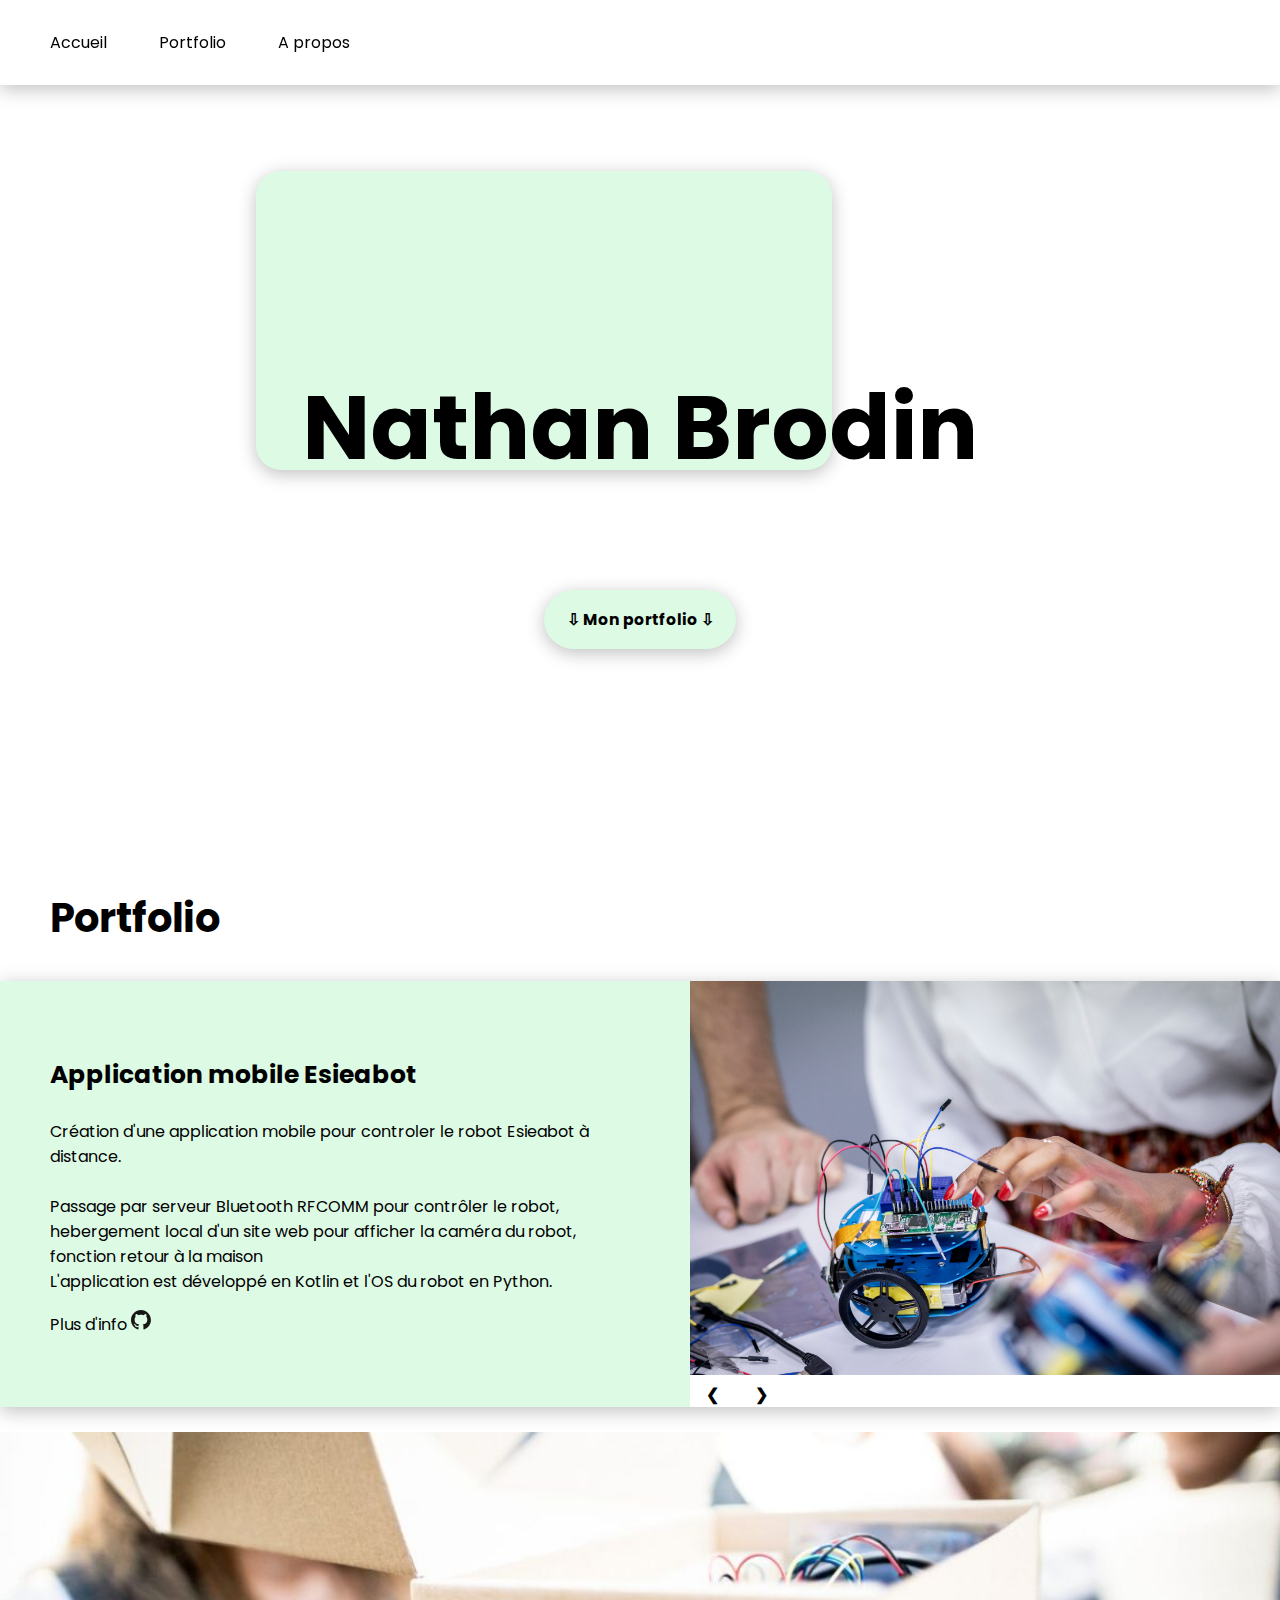
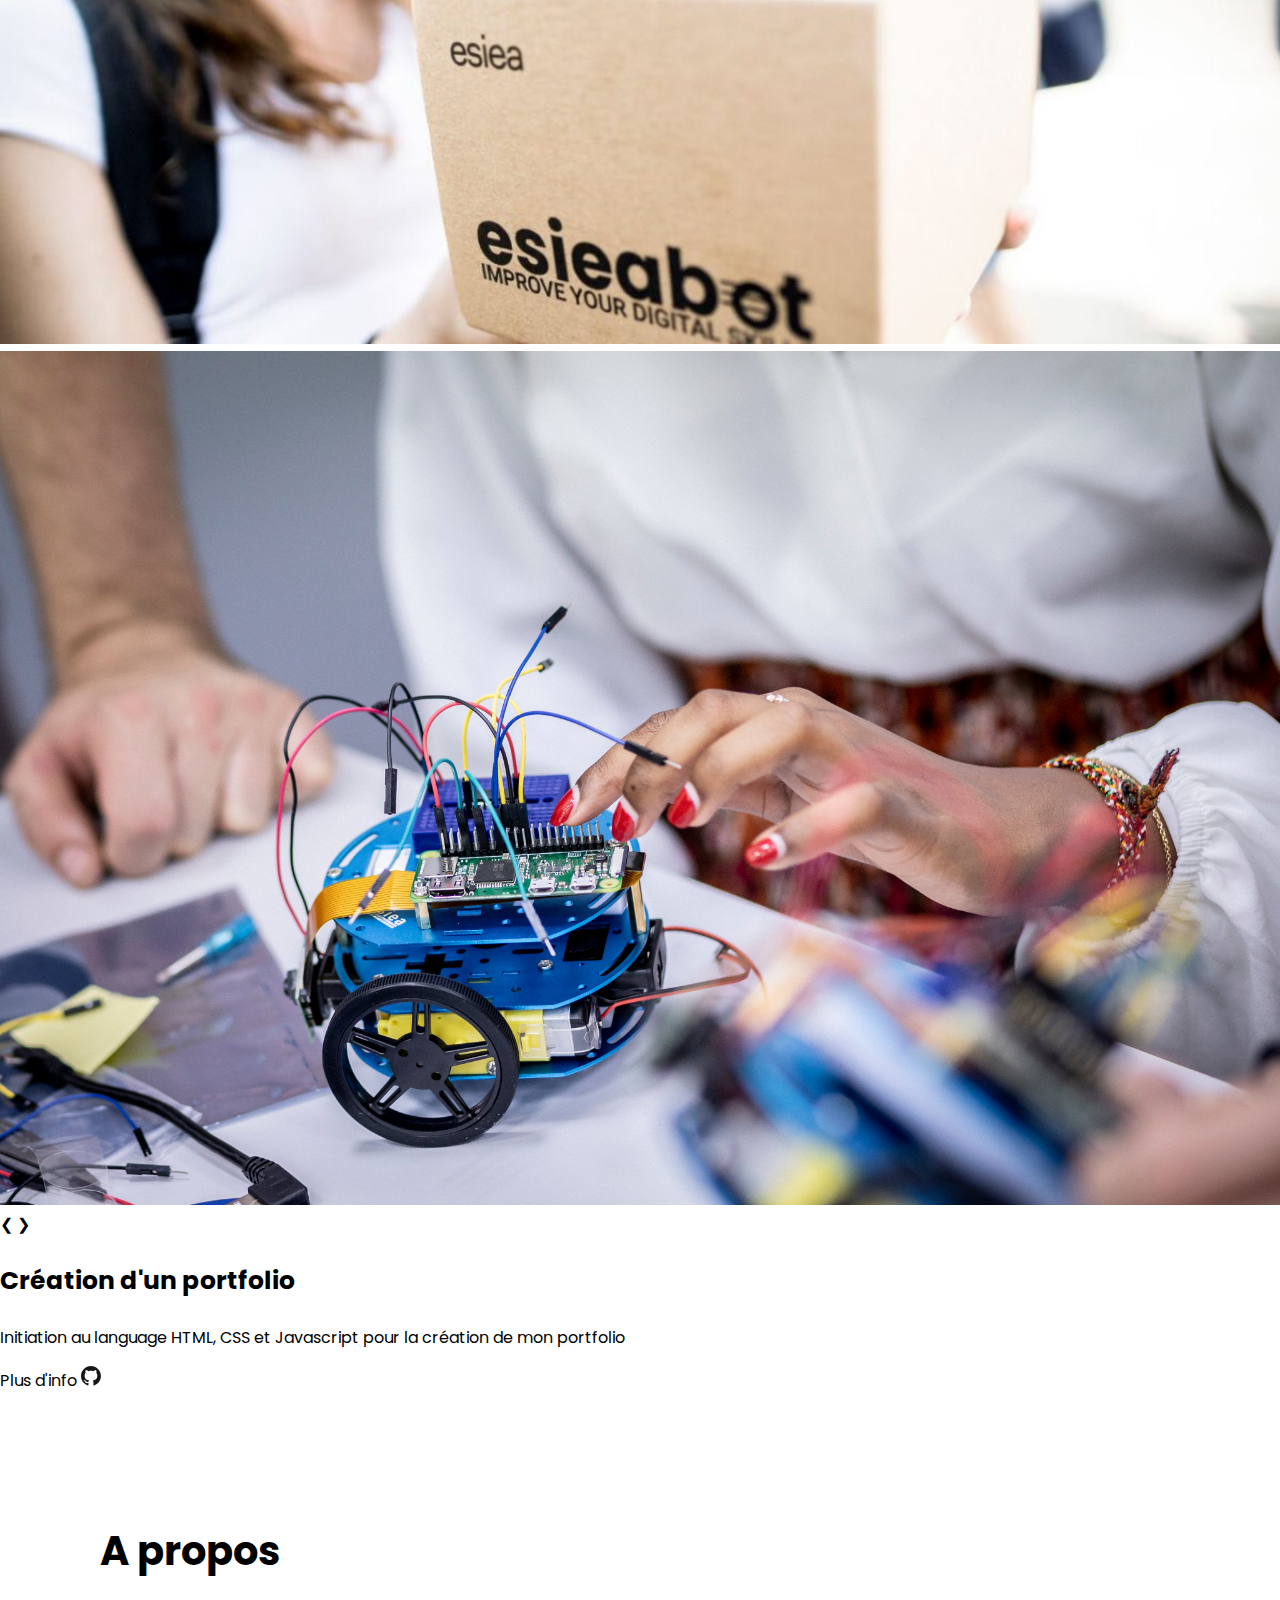
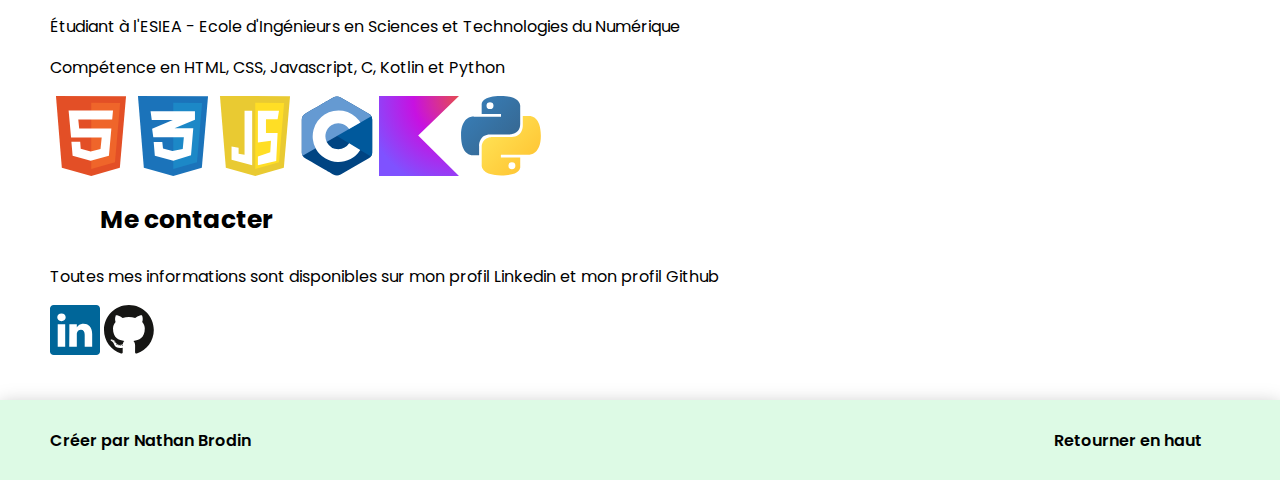
==== index.html @ 4f9d748c "Update" ====
<!DOCTYPE html>
<html lang="fr">
<head>
    <meta charset="UTF-8">
    <meta http-equiv="X-UA-Compatible" content="IE=edge">
    <meta name="viewport" content="width=device-width, initial-scale=1.0">
    <link rel="stylesheet" href="css/styles.css">
    <title>Portfolio Nathan Brodin</title>

    <link rel="apple-touch-icon" sizes="180x180" href="images/favicon_io/apple-touch-icon.png">
    <link rel="icon" type="image/png" sizes="32x32" href="images/favicon_io/favicon-32x32.png">
    <link rel="icon" type="image/png" sizes="16x16" href="images/favicon_io/favicon-16x16.png">
    <link rel="manifest" href="images/favicon_io/site.webmanifest">
</head>
<body>
    <header class="header">
        <nav class="nav">
            <li class="nav-menu"><a href="#landing-page">Accueil</a></li>
            <li class="nav-menu"><a href="#portfolio">Portfolio</a></li>
            <li class="nav-menu"><a href="#about">A propos</a></li>
        </nav>
    </header>

    <div class="landing-page" id="landing-page">
        <h1 class="main-title">Nathan Brodin</h1>
        <div class="title-shape" id="title-shape"></div>
        <button class="goto-portfolio" id="goto-portfolio">
            <a href="#portfolio">
                <h3>⇩ Mon portfolio ⇩</h3>
            </a>
        </button>
    </div>

    <div class="portfolio" id="portfolio">
        <h2>Portfolio</h2>
        <div class="first-project">
            <div class="first-project-info" id="first-project-info">
                <h3>Application mobile Esieabot</h3>
                <p>Création d'une application mobile pour controler le robot Esieabot à distance.<br><br>
                Passage par serveur Bluetooth RFCOMM pour contrôler le robot, <br>
                hebergement local d'un site web pour afficher la caméra du robot, fonction retour à la maison <br>
                L'application est développé en Kotlin et l'OS du robot en Python.
                </p>
                <a href="https://github.com/PST-Esieabot/Esieabot-Mobile-App" target="_blank" title="Github">Plus d'info
                    <img class="github-link" src="images/logos/logo-github.svg" alt="Github">
                </a>
            </div>

            <div class="first-project-image">
                <div class="slide fade">
                    <img src="images/img-esieabot.jpg" alt="Esieabot" style="width: 100%">
                </div>
                <div class="slide fade">
                    <img src="images/img-esieabot-box.jpg" alt="Esieabot box" style="width: 100%">
                </div>

                <a class="prev" onclick="plusSlides(-1)">&#10094;</a>
                <a class="next" onclick="plusSlides(1)">&#10095;</a>
            </div>
        </div>

        <div class="second-project">
            <div class="second-project-image">
                <div class="slide2 fade">
                    <img src="images/img-esieabot-box.jpg" alt="Esieabot" style="width: 100%">
                </div>
                <div class="slide2 fade">
                    <img src="images/img-esieabot.jpg" alt="Esieabot box" style="width: 100%">
                </div>

                <a class="prev2" onclick="plusSlides2(-1)">&#10094;</a>
                <a class="next2" onclick="plusSlides2(1)">&#10095;</a>
            </div>

            <div class="second-project-info" id="second-project-info">
                <h3>Création d'un portfolio</h3>
                <p>Initiation au language HTML, CSS et Javascript pour la création de mon portfolio
                </p>
                <a href="https://github.com/NathanBrodin/nathanbrodin.github.io" target="_blank" title="Github">Plus d'info
                    <img class="github-link" src="images/logos/logo-github.svg" alt="Github">
                </a>
            </div>
        </div>
    </div>
    
    <div class="about" id="about">
        <h2>A propos</h2>
        <p>Étudiant à l'ESIEA - Ecole d'Ingénieurs en Sciences et Technologies du Numérique</p>

        <p>Compétence en HTML, CSS, Javascript, C, Kotlin et Python</p>
        <div class="logo-container">
            <img class="logo" src="/images/logos/logo-html.svg" title="html">
            <img class="logo" src="/images/logos/logo-css.svg" title="css">
            <img class="logo" src="/images/logos/logo-javascript.svg" title="javascript">
            <img class="logo" src="/images/logos/logo-c.svg" title="c">
            <img class="logo" src="/images/logos/logo-kotlin.svg" title="kotlin">
            <img class="logo" src="/images/logos/logo-python.svg" title="python">
        </div>
    </div>
    
    <div class="contact" id="contact">
        <h3 class="contact-title">Me contacter</h3>
        <p>Toutes mes informations sont disponibles sur mon profil Linkedin et mon profil Github</p>
        <a href="https://www.linkedin.com/in/nathan-brodin-190b941b9/" target="_blank" title="Linkedin">
            <img class="contact-logo" src="/images/logos/logo-linkedin.svg" title="Linkedin">
        </a>
        <a href="https://github.com/NathanBrodin" target="_blank" title="Github">
            <img class="contact-logo" src="/images/logos/logo-github.svg" title="Github">
        </a>
    </div>
    
    <footer id="footerID">
        <div class="footer">
            <p>Créer par Nathan Brodin</p>
            <a href="#landing-page">Retourner en haut</a>
        </div>
    </footer>
    <script src="js/main.js"></script>
</body>
</html>
---- css/styles.css ----
@import url(https://fonts.googleapis.com/css?family=Poppins);

/* class qui s'applique a toute la page */

* {
    font-family: 'Poppins';
}

html {
    scroll-behavior: smooth;
}

body {
    margin: 0 auto;
}

h2 {
    font-size: 40px;
    margin-left: 50px;
}



a:link {
    text-decoration: none;
    color: black;
}

a:visited {
    color: black;
    text-decoration: none;
}

/* bar de navigation (entete) */
.header {
    position: fixed;
    background-color: white;
    box-shadow: 0px 4px 18px rgba(0, 0, 0, 0.25);
    top: 0;
    width: 100%;
    height: 85px;
    z-index: 100;
}

.nav {
    display: flex;
    justify-content: space-between;
    list-style: none;
    width: 300px;
    margin-left: 50px;
    margin-top: 30px;
}

.nav-menu:hover {
    text-decoration: underline;
}

/* page d'accueil (landing page) */

.landing-page {
    position: relative;
    height: 95vh;

    display: flex;
    justify-content: center;    /* Alignement horizontal */
    align-items: center;        /* Alignement vertical */
    flex-direction: column;
}

.main-title {
    font-size: 90px;
    z-index: 1;
}

.title-shape {
    width: 45%;
    height: 35%;
    background-color: #DDFAE5;
    border-radius: 25px;
    box-shadow: 0px 4px 18px rgba(0, 0, 0, 0.25);
    position: absolute;
    left: 20%;
    top: 20%;
}

.goto-portfolio {
    border: none;
    position: absolute;

    display: flex;
    justify-content: center;
    align-items: center; 

    margin-top: 30%;
    width: 15%;
    height: 7%;

    background-color: #DDFAE5;
    border-radius: 35px;
    box-shadow: 0px 4px 18px rgba(0, 0, 0, 0.25);

    transition: transform .2s;
}

.goto-portfolio:hover {
    transform: scale(1.1);
}

/* page portfolio */

.portfolio h3 {
    font-size: 25px;
}

.first-project {
    display: flex;
    justify-content: space-between;

    box-shadow: 0px 4px 18px rgba(0, 0, 0, 0.25);
    margin-bottom: 2%;
}

.first-project-info {
    background-color: #DDFAE5;
    padding: 50px;
    width: 50%;
}

.first-project-image {
    width: 50%;
}

.slide {
    display: none;
}

.prev, .next {
    cursor: pointer;
    padding: 16px;
    color: black;
    font-weight: bold;
    border-radius: 5px 0 0 5px;
  }

  .next {
    right: 0;
    border-radius: 0 5px 5px 0;
  }

  .prev:hover, .next:hover {
    background-color: rgba(0,0,0,0.8);
  }

  .fade {
    animation-name: fade;
    animation-duration: 1.5s;
  }
  
  @keyframes fade {
    from {opacity: .4}
    to {opacity: 1}
  }

.second-project {
    display: block;
    flex-grow: 0;
    flex-shrink: 1;
    flex-basis: auto;
    align-self: flex-start;
    order: 0;

    margin-bottom: 10%;
}

.second-project-container {
    display: flex;
    flex-direction: column;
    flex-wrap: nowrap;
    justify-content: center;
    align-items: center;
    align-content: center;
}

.third-project {
    display: block;
    flex-grow: 0;
    flex-shrink: 1;
    flex-basis: auto;
    align-self: flex-end;
    order: 0;

    margin-bottom: 10%;
}

.third-project-container {
    display: flex;
    flex-direction: column;
    flex-wrap: nowrap;
    justify-content: center;
    align-items: center;
    align-content: center;
}

.github-link {
    width: 20px;
    height: 20px;
}

/* page a propos */

.about {
    padding-left: 50px;
}

.logo-container {
    display: flex;
    width: 40%;
    justify-content: space-around;
}

.logo {
    width: 80px;
    height: 80px;

    transition: transform .2s; /* Animation */
}

.logo:hover {
    transform: scale(1.5); /* 150% zoom */
}

/* page contact */

.contact {
    padding-left: 50px;
}

.contact-title {
    font-size: 25px;
    margin-left: 50px;
}

.contact-logo {
    width: 50px;
    height: 50px;

    transition: transform .2s; /* Animation */
}

.contact-logo:hover {
    transform: scale(1.3); /* 150% zoom */
}

/* pied de page */

footer {
    background-color: #DDFAE5;
    box-shadow: 0px 4px 18px rgba(0, 0, 0, 0.25);

    bottom: 0;
    width: 100%;
    height: 80px;

    margin-top: 3%;
    display: flex;
}

.footer {
    display: flex;
    justify-content: space-between;
    align-items: center;

    font-weight: 600;
    width: 90%;
    margin-left: 50px
}
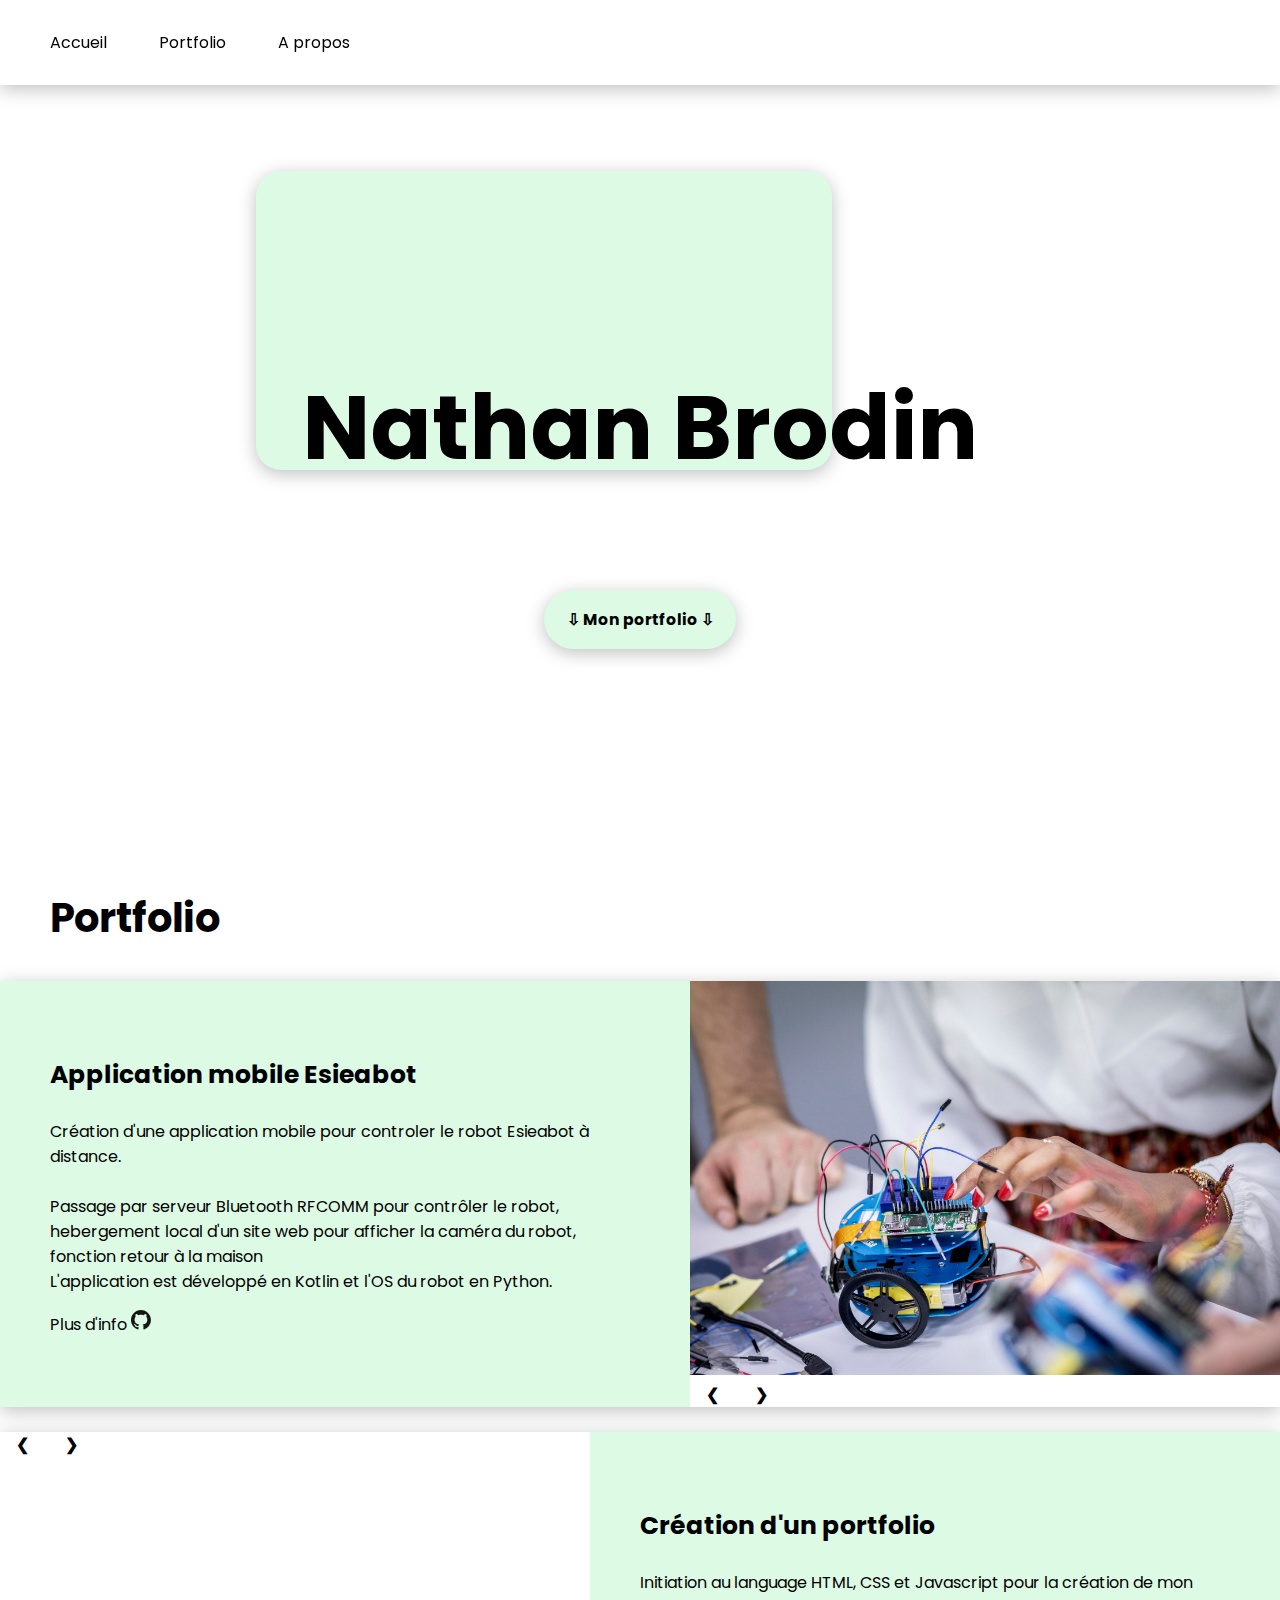
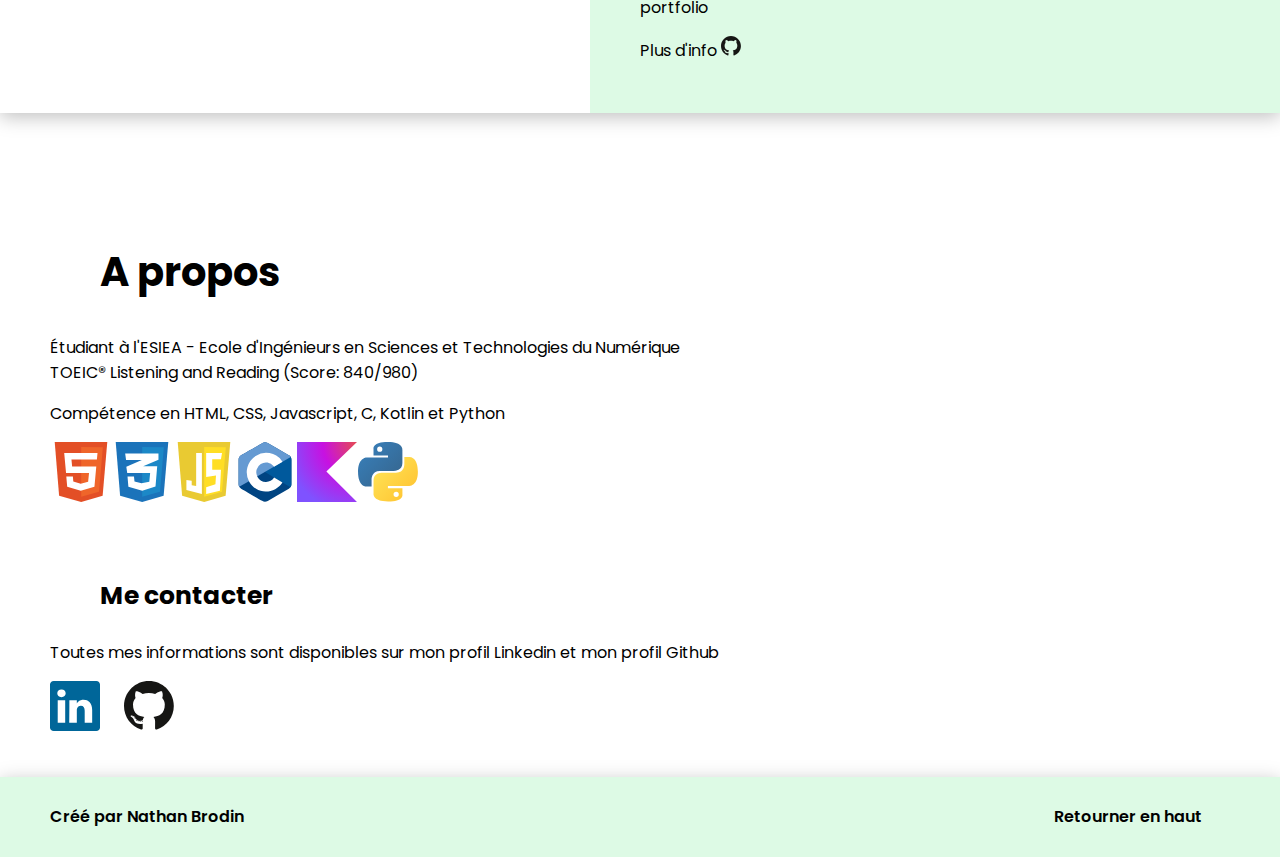
==== commit b7ea3089: "Update" ====
--- a/index.html
+++ b/index.html
@@ -85,7 +85,9 @@
     
     <div class="about" id="about">
         <h2>A propos</h2>
-        <p>Étudiant à l'ESIEA - Ecole d'Ingénieurs en Sciences et Technologies du Numérique</p>
+        <p>Étudiant à l'ESIEA - Ecole d'Ingénieurs en Sciences et Technologies du Numérique <br>
+            TOEIC® Listening and Reading (Score: 840/980)
+        </p>
 
         <p>Compétence en HTML, CSS, Javascript, C, Kotlin et Python</p>
         <div class="logo-container">
@@ -111,7 +113,7 @@
     
     <footer id="footerID">
         <div class="footer">
-            <p>Créer par Nathan Brodin</p>
+            <p>Créé par Nathan Brodin</p>
             <a href="#landing-page">Retourner en haut</a>
         </div>
     </footer>
--- a/css/styles.css
+++ b/css/styles.css
@@ -18,8 +18,6 @@
     font-size: 40px;
     margin-left: 50px;
 }
-
-
 
 a:link {
     text-decoration: none;
@@ -112,6 +110,8 @@
     font-size: 25px;
 }
 
+/* Premier prjoet */
+
 .first-project {
     display: flex;
     justify-content: space-between;
@@ -161,45 +161,46 @@
     to {opacity: 1}
   }
 
+/* Deuxieme projet */
+
 .second-project {
-    display: block;
-    flex-grow: 0;
-    flex-shrink: 1;
-    flex-basis: auto;
-    align-self: flex-start;
-    order: 0;
-
-    margin-bottom: 10%;
-}
-
-.second-project-container {
-    display: flex;
-    flex-direction: column;
-    flex-wrap: nowrap;
-    justify-content: center;
-    align-items: center;
-    align-content: center;
-}
-
-.third-project {
-    display: block;
-    flex-grow: 0;
-    flex-shrink: 1;
-    flex-basis: auto;
-    align-self: flex-end;
-    order: 0;
-
-    margin-bottom: 10%;
-}
-
-.third-project-container {
-    display: flex;
-    flex-direction: column;
-    flex-wrap: nowrap;
-    justify-content: center;
-    align-items: center;
-    align-content: center;
-}
+    display: flex;
+    justify-content: space-between;
+
+    box-shadow: 0px 4px 18px rgba(0, 0, 0, 0.25);
+    margin-bottom: 2%;
+}
+
+.second-project-info {
+    background-color: #DDFAE5;
+    padding: 50px;
+    width: 50%;
+}
+
+.second-project-image {
+    width: 50%;
+}
+
+.slide2 {
+    display: none;
+}
+
+.prev2, .next2 {
+    cursor: pointer;
+    padding: 16px;
+    color: black;
+    font-weight: bold;
+    border-radius: 5px 0 0 5px;
+  }
+
+  .next2 {
+    right: 0;
+    border-radius: 0 5px 5px 0;
+  }
+
+  .prev2:hover, .next2:hover {
+    background-color: rgba(0,0,0,0.8);
+  }
 
 .github-link {
     width: 20px;
@@ -210,17 +211,18 @@
 
 .about {
     padding-left: 50px;
+    padding-top: 70px;
 }
 
 .logo-container {
     display: flex;
-    width: 40%;
+    width: 30%;
     justify-content: space-around;
 }
 
 .logo {
-    width: 80px;
-    height: 80px;
+    width: 60px;
+    height: 60px;
 
     transition: transform .2s; /* Animation */
 }
@@ -233,6 +235,7 @@
 
 .contact {
     padding-left: 50px;
+    padding-top: 50px;
 }
 
 .contact-title {
@@ -243,7 +246,7 @@
 .contact-logo {
     width: 50px;
     height: 50px;
-
+    margin-right: 20px;
     transition: transform .2s; /* Animation */
 }
 
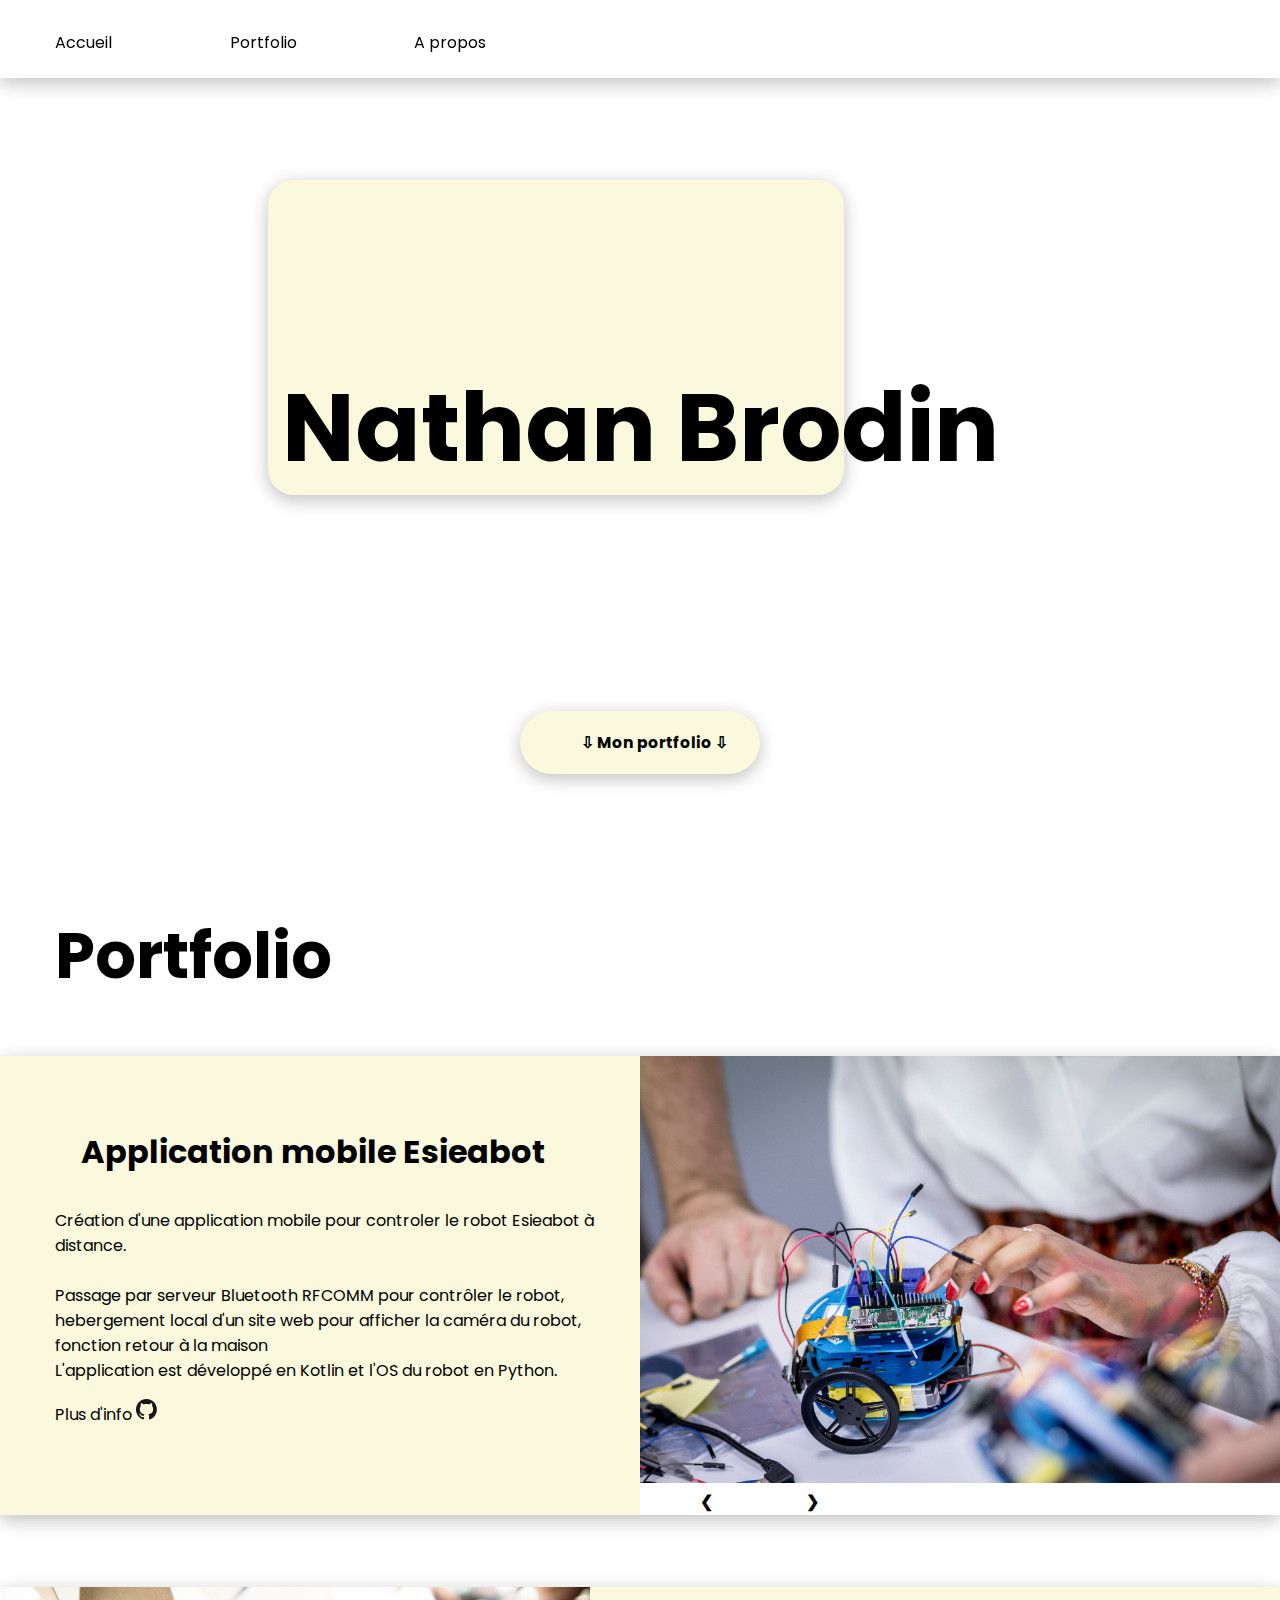
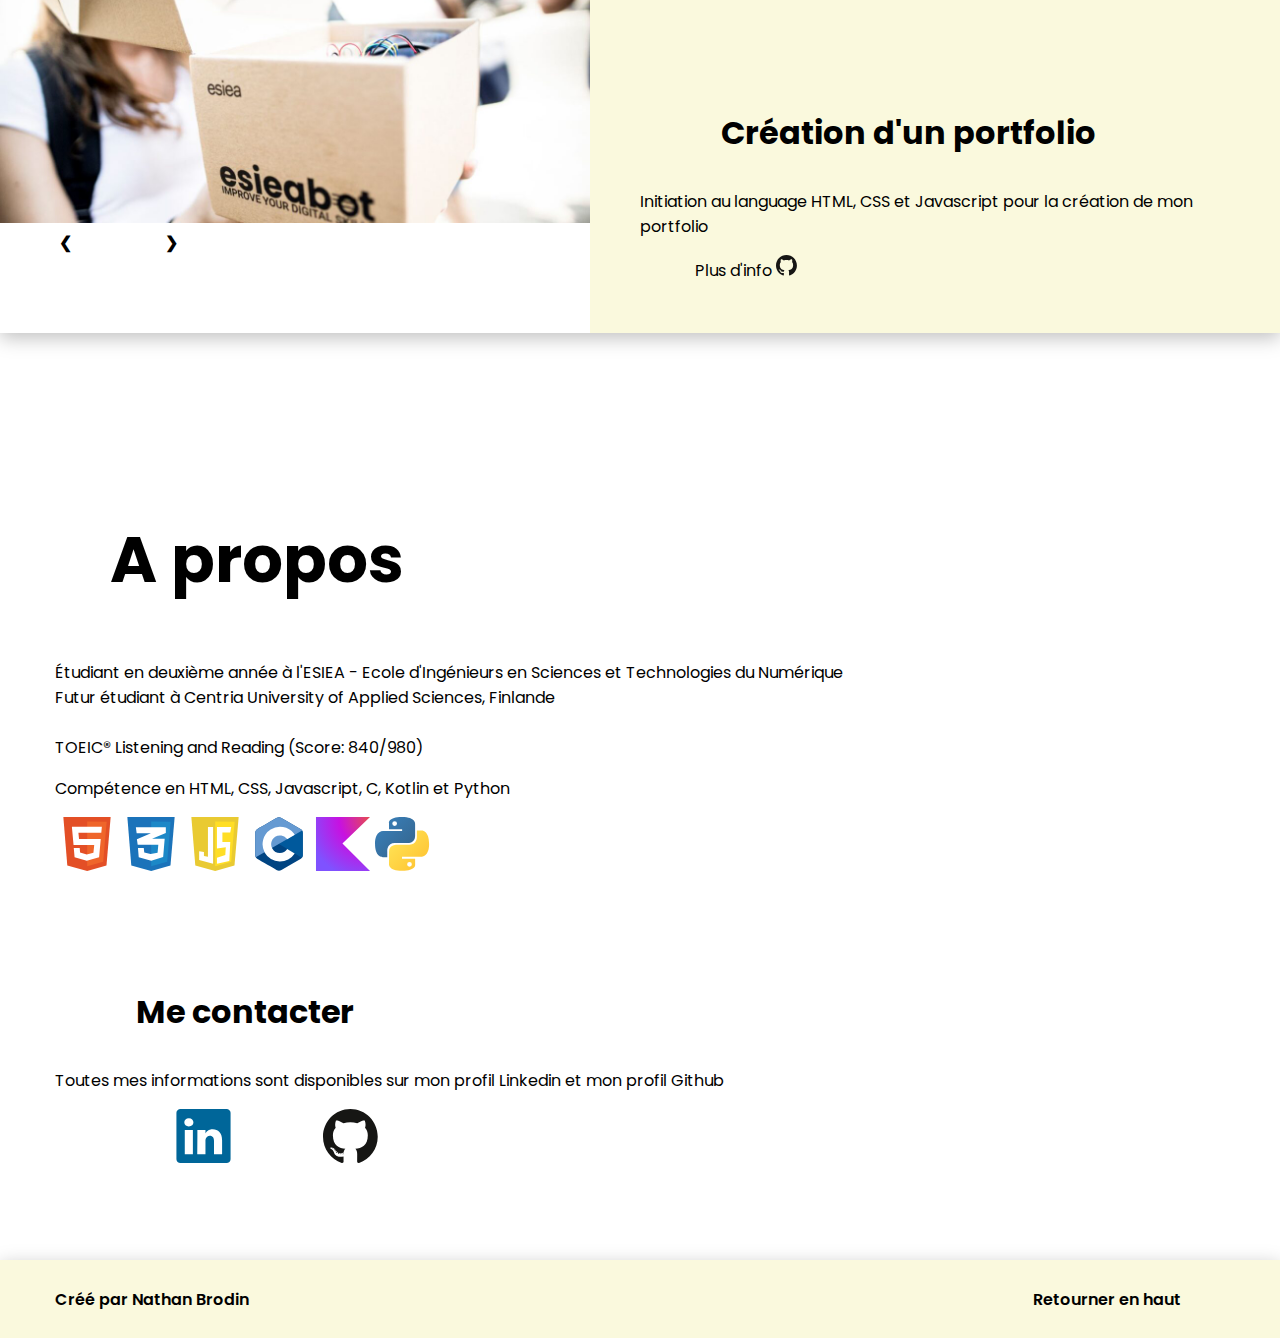
==== commit c11afe6b: "Update" ====
--- a/index.html
+++ b/index.html
@@ -7,6 +7,7 @@
     <link rel="stylesheet" href="css/styles.css">
     <title>Portfolio Nathan Brodin</title>
 
+    <!-- Icone favoris -->
     <link rel="apple-touch-icon" sizes="180x180" href="images/favicon_io/apple-touch-icon.png">
     <link rel="icon" type="image/png" sizes="32x32" href="images/favicon_io/favicon-32x32.png">
     <link rel="icon" type="image/png" sizes="16x16" href="images/favicon_io/favicon-16x16.png">
@@ -41,7 +42,7 @@
                 hebergement local d'un site web pour afficher la caméra du robot, fonction retour à la maison <br>
                 L'application est développé en Kotlin et l'OS du robot en Python.
                 </p>
-                <a href="https://github.com/PST-Esieabot/Esieabot-Mobile-App" target="_blank" title="Github">Plus d'info
+                <a class="link" href="https://github.com/PST-Esieabot/Esieabot-Mobile-App" target="_blank" title="Github">Plus d'info
                     <img class="github-link" src="images/logos/logo-github.svg" alt="Github">
                 </a>
             </div>
@@ -76,7 +77,7 @@
                 <h3>Création d'un portfolio</h3>
                 <p>Initiation au language HTML, CSS et Javascript pour la création de mon portfolio
                 </p>
-                <a href="https://github.com/NathanBrodin/nathanbrodin.github.io" target="_blank" title="Github">Plus d'info
+                <a class="link" href="https://github.com/NathanBrodin/nathanbrodin.github.io" target="_blank" title="Github">Plus d'info
                     <img class="github-link" src="images/logos/logo-github.svg" alt="Github">
                 </a>
             </div>
@@ -85,7 +86,8 @@
     
     <div class="about" id="about">
         <h2>A propos</h2>
-        <p>Étudiant à l'ESIEA - Ecole d'Ingénieurs en Sciences et Technologies du Numérique <br>
+        <p>Étudiant en deuxième année à l'ESIEA - Ecole d'Ingénieurs en Sciences et Technologies du Numérique <br>
+            Futur étudiant à Centria University of Applied Sciences, Finlande <br> <br>
             TOEIC® Listening and Reading (Score: 840/980)
         </p>
 
@@ -101,14 +103,16 @@
     </div>
     
     <div class="contact" id="contact">
-        <h3 class="contact-title">Me contacter</h3>
+        <h3>Me contacter</h3>
         <p>Toutes mes informations sont disponibles sur mon profil Linkedin et mon profil Github</p>
-        <a href="https://www.linkedin.com/in/nathan-brodin-190b941b9/" target="_blank" title="Linkedin">
-            <img class="contact-logo" src="/images/logos/logo-linkedin.svg" title="Linkedin">
-        </a>
-        <a href="https://github.com/NathanBrodin" target="_blank" title="Github">
-            <img class="contact-logo" src="/images/logos/logo-github.svg" title="Github">
-        </a>
+        <div class="link-container">
+            <a href="https://www.linkedin.com/in/nathan-brodin-190b941b9/" target="_blank" title="Linkedin">
+                <img class="contact-logo" src="/images/logos/logo-linkedin.svg" title="Linkedin">
+            </a>
+            <a href="https://github.com/NathanBrodin" target="_blank" title="Github">
+                <img class="contact-logo" src="/images/logos/logo-github.svg" title="Github">
+            </a>
+        </div>
     </div>
     
     <footer id="footerID">
--- a/css/styles.css
+++ b/css/styles.css
@@ -15,8 +15,12 @@
 }
 
 h2 {
-    font-size: 40px;
-    margin-left: 50px;
+    font-size: 4rem;
+    margin-left: 4.3vw;
+}
+
+p {
+    font-size: 1rem;
 }
 
 a:link {
@@ -29,14 +33,26 @@
     text-decoration: none;
 }
 
+.link {
+    background-image: linear-gradient(to right, rgba(255,255,255,0) 50%, #ddd 50%);
+    background-position: -0% 0;
+    background-size: 200% auto;
+    transition: background-position 0.5s ease-out;
+}
+
+.link:hover {
+    background-position: -99.99% 0;
+  }
+
 /* bar de navigation (entete) */
+
 .header {
     position: fixed;
     background-color: white;
-    box-shadow: 0px 4px 18px rgba(0, 0, 0, 0.25);
+    box-shadow: 0px 0.5vh 2vh rgba(0, 0, 0, 0.25);
     top: 0;
     width: 100%;
-    height: 85px;
+    height: 8.7vh;
     z-index: 100;
 }
 
@@ -44,13 +60,15 @@
     display: flex;
     justify-content: space-between;
     list-style: none;
-    width: 300px;
-    margin-left: 50px;
-    margin-top: 30px;
+
+    width: 40vw;
+    margin-top: 3.3vh;
 }
 
 .nav-menu:hover {
-    text-decoration: underline;
+    text-decoration: none;
+
+    /* A AJOUTER */
 }
 
 /* page d'accueil (landing page) */
@@ -66,19 +84,19 @@
 }
 
 .main-title {
-    font-size: 90px;
+    font-size: 6rem;
     z-index: 1;
 }
 
 .title-shape {
-    width: 45%;
-    height: 35%;
-    background-color: #DDFAE5;
-    border-radius: 25px;
-    box-shadow: 0px 4px 18px rgba(0, 0, 0, 0.25);
+    width: 45vw;
+    height: 35vh;
+    background-color: #DDFAE5;
+    border-radius: 2vw;
+    box-shadow: 0px 0.5vh 2vh rgba(0, 0, 0, 0.25);
     position: absolute;
-    left: 20%;
-    top: 20%;
+    left: 20.9vw;
+    top: 20vh;
 }
 
 .goto-portfolio {
@@ -86,28 +104,29 @@
     position: absolute;
 
     display: flex;
-    justify-content: center;
     align-items: center; 
 
-    margin-top: 30%;
-    width: 15%;
-    height: 7%;
-
-    background-color: #DDFAE5;
-    border-radius: 35px;
-    box-shadow: 0px 4px 18px rgba(0, 0, 0, 0.25);
+    margin-top: 70vh;
+    height: 7vh;
+
+    background-color: #DDFAE5;
+    border-radius: 10vw;
+    box-shadow: 0px 0.5vh 2vh rgba(0, 0, 0, 0.25);
 
     transition: transform .2s;
 }
 
 .goto-portfolio:hover {
     transform: scale(1.1);
+    box-shadow: 0px 0.1vh 4vh rgba(0, 0, 0, 0.25);
 }
 
 /* page portfolio */
 
 .portfolio h3 {
-    font-size: 25px;
+    font-size: 2rem;
+    margin-left: 6.3vw;
+    margin-top: 8vh;
 }
 
 /* Premier prjoet */
@@ -116,14 +135,18 @@
     display: flex;
     justify-content: space-between;
 
-    box-shadow: 0px 4px 18px rgba(0, 0, 0, 0.25);
-    margin-bottom: 2%;
+    box-shadow: 0px 0.5vh 2vh rgba(0, 0, 0, 0.25);
+    margin-bottom: 8vh;
 }
 
 .first-project-info {
     background-color: #DDFAE5;
-    padding: 50px;
     width: 50%;
+}
+
+.first-project-info p, a{
+    margin-left: 4.3vw;
+    margin-right: 2vw;
 }
 
 .first-project-image {
@@ -136,15 +159,15 @@
 
 .prev, .next {
     cursor: pointer;
-    padding: 16px;
+    padding: 0.7%;
     color: black;
     font-weight: bold;
-    border-radius: 5px 0 0 5px;
+    border-radius: 0.5vw 0 0 0.5vw;
   }
 
   .next {
     right: 0;
-    border-radius: 0 5px 5px 0;
+    border-radius: 0 0.5vw 0.5vw 0;
   }
 
   .prev:hover, .next:hover {
@@ -167,8 +190,8 @@
     display: flex;
     justify-content: space-between;
 
-    box-shadow: 0px 4px 18px rgba(0, 0, 0, 0.25);
-    margin-bottom: 2%;
+    box-shadow: 0px 0.5vh 2vh rgba(0, 0, 0, 0.25);
+    margin-bottom: 8vh;
 }
 
 .second-project-info {
@@ -187,15 +210,15 @@
 
 .prev2, .next2 {
     cursor: pointer;
-    padding: 16px;
+    padding: 0.7%;
     color: black;
     font-weight: bold;
-    border-radius: 5px 0 0 5px;
+    border-radius: 0.5vw 0 0 0.5vw;
   }
 
   .next2 {
     right: 0;
-    border-radius: 0 5px 5px 0;
+    border-radius: 0 0.5vw 0.5vw 0;
   }
 
   .prev2:hover, .next2:hover {
@@ -203,26 +226,26 @@
   }
 
 .github-link {
-    width: 20px;
-    height: 20px;
+    width: 1.3rem;
+    height: 1.3rem;
 }
 
 /* page a propos */
 
 .about {
-    padding-left: 50px;
-    padding-top: 70px;
+    padding-left: 4.3vw;
+    padding-top: 6vh;
 }
 
 .logo-container {
     display: flex;
-    width: 30%;
+    width: 30vw;
     justify-content: space-around;
 }
 
 .logo {
-    width: 60px;
-    height: 60px;
+    width: 6vw;
+    height: 6vh;
 
     transition: transform .2s; /* Animation */
 }
@@ -234,19 +257,26 @@
 /* page contact */
 
 .contact {
-    padding-left: 50px;
-    padding-top: 50px;
-}
-
-.contact-title {
-    font-size: 25px;
-    margin-left: 50px;
+    padding-left: 4.3vw;
+    padding-top: 5vh;
+}
+
+.contact h3 {
+    font-size: 2rem;
+    margin-left: 6.3vw;
+    margin-top: 8vh;
+}
+
+.link-container {
+    display: flex;
+    width: 5vw;
+    margin-left: 4.3vw;
+    justify-content: space-around;
 }
 
 .contact-logo {
-    width: 50px;
-    height: 50px;
-    margin-right: 20px;
+    width: 6vw;
+    height: 6vh;
     transition: transform .2s; /* Animation */
 }
 
@@ -258,13 +288,13 @@
 
 footer {
     background-color: #DDFAE5;
-    box-shadow: 0px 4px 18px rgba(0, 0, 0, 0.25);
+    box-shadow: 0px 0.5vh 2vh rgba(0, 0, 0, 0.25);
 
     bottom: 0;
     width: 100%;
-    height: 80px;
-
-    margin-top: 3%;
+    height: 8.7vh;
+
+    margin-top: 10vh;
     display: flex;
 }
 
@@ -275,5 +305,5 @@
 
     font-weight: 600;
     width: 90%;
-    margin-left: 50px
-}
+    margin-left: 4.3vw;
+}
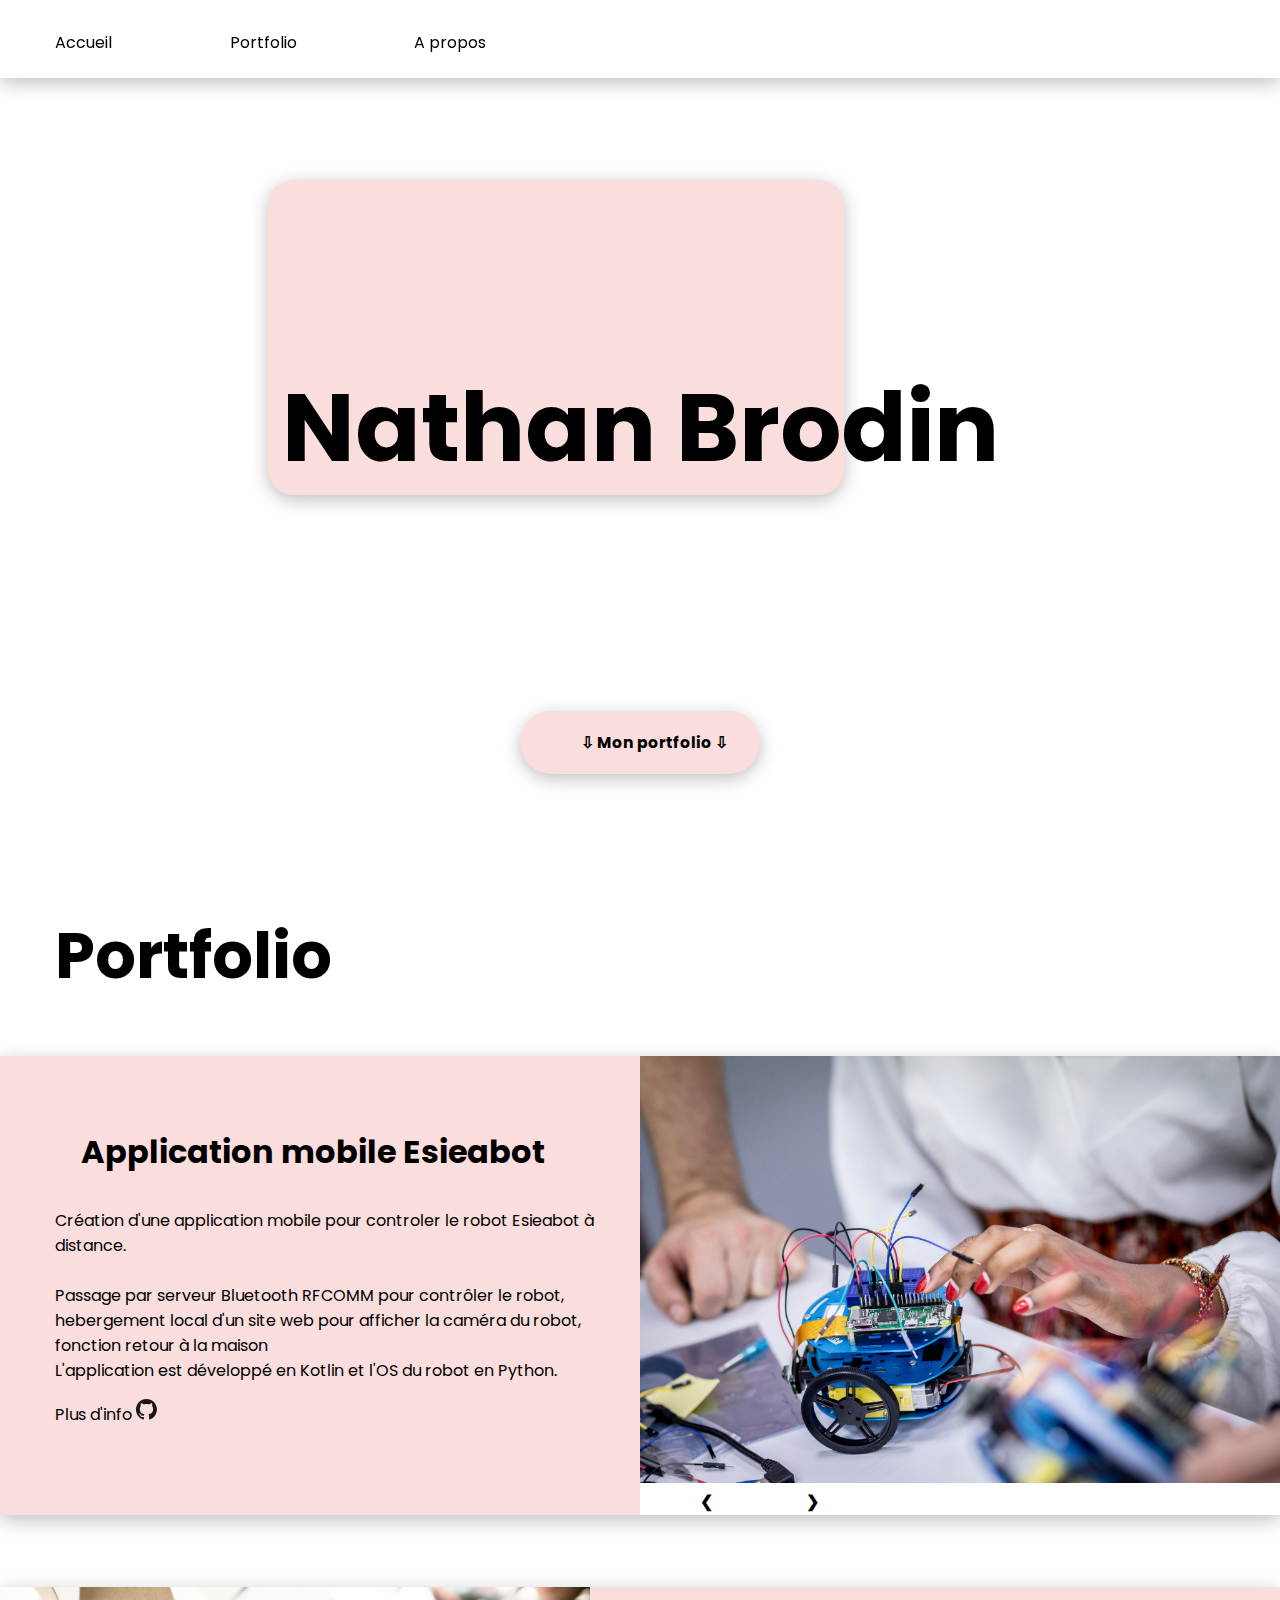
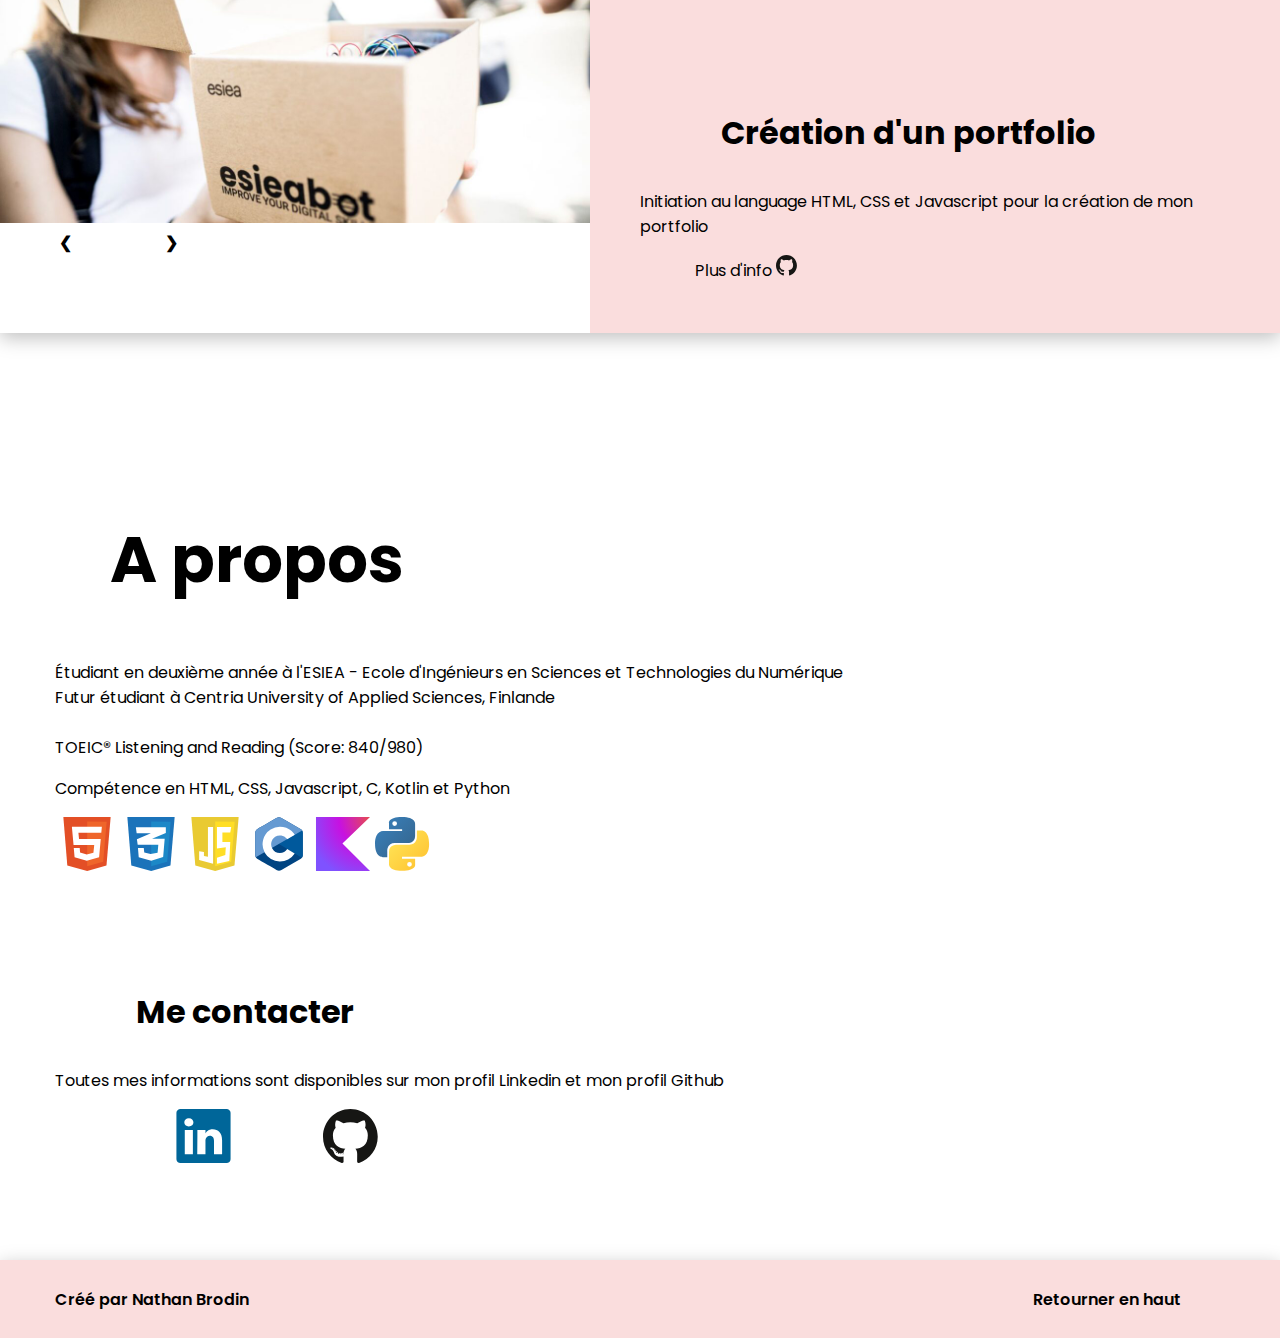
==== commit 889509ac: "Update" ====
--- a/index.html
+++ b/index.html
@@ -24,8 +24,8 @@
 
     <div class="landing-page" id="landing-page">
         <h1 class="main-title">Nathan Brodin</h1>
-        <div class="title-shape" id="title-shape"></div>
-        <button class="goto-portfolio" id="goto-portfolio">
+        <div class="title-shape background" id="title-shape"></div>
+        <button class="goto-portfolio background" id="goto-portfolio">
             <a href="#portfolio">
                 <h3>⇩ Mon portfolio ⇩</h3>
             </a>
@@ -35,7 +35,7 @@
     <div class="portfolio" id="portfolio">
         <h2>Portfolio</h2>
         <div class="first-project">
-            <div class="first-project-info" id="first-project-info">
+            <div class="first-project-info background">
                 <h3>Application mobile Esieabot</h3>
                 <p>Création d'une application mobile pour controler le robot Esieabot à distance.<br><br>
                 Passage par serveur Bluetooth RFCOMM pour contrôler le robot, <br>
@@ -55,8 +55,8 @@
                     <img src="images/img-esieabot-box.jpg" alt="Esieabot box" style="width: 100%">
                 </div>
 
-                <a class="prev" onclick="plusSlides(-1)">&#10094;</a>
-                <a class="next" onclick="plusSlides(1)">&#10095;</a>
+                <a class="prev" id="prev">&#10094;</a>
+                <a class="next" id="next">&#10095;</a>
             </div>
         </div>
 
@@ -69,11 +69,11 @@
                     <img src="images/img-esieabot.jpg" alt="Esieabot box" style="width: 100%">
                 </div>
 
-                <a class="prev2" onclick="plusSlides2(-1)">&#10094;</a>
-                <a class="next2" onclick="plusSlides2(1)">&#10095;</a>
+                <a class="prev2" id="prev2">&#10094;</a>
+                <a class="next2" id="next2">&#10095;</a>
             </div>
 
-            <div class="second-project-info" id="second-project-info">
+            <div class="second-project-info background">
                 <h3>Création d'un portfolio</h3>
                 <p>Initiation au language HTML, CSS et Javascript pour la création de mon portfolio
                 </p>
@@ -115,7 +115,7 @@
         </div>
     </div>
     
-    <footer id="footerID">
+    <footer class="background">
         <div class="footer">
             <p>Créé par Nathan Brodin</p>
             <a href="#landing-page">Retourner en haut</a>
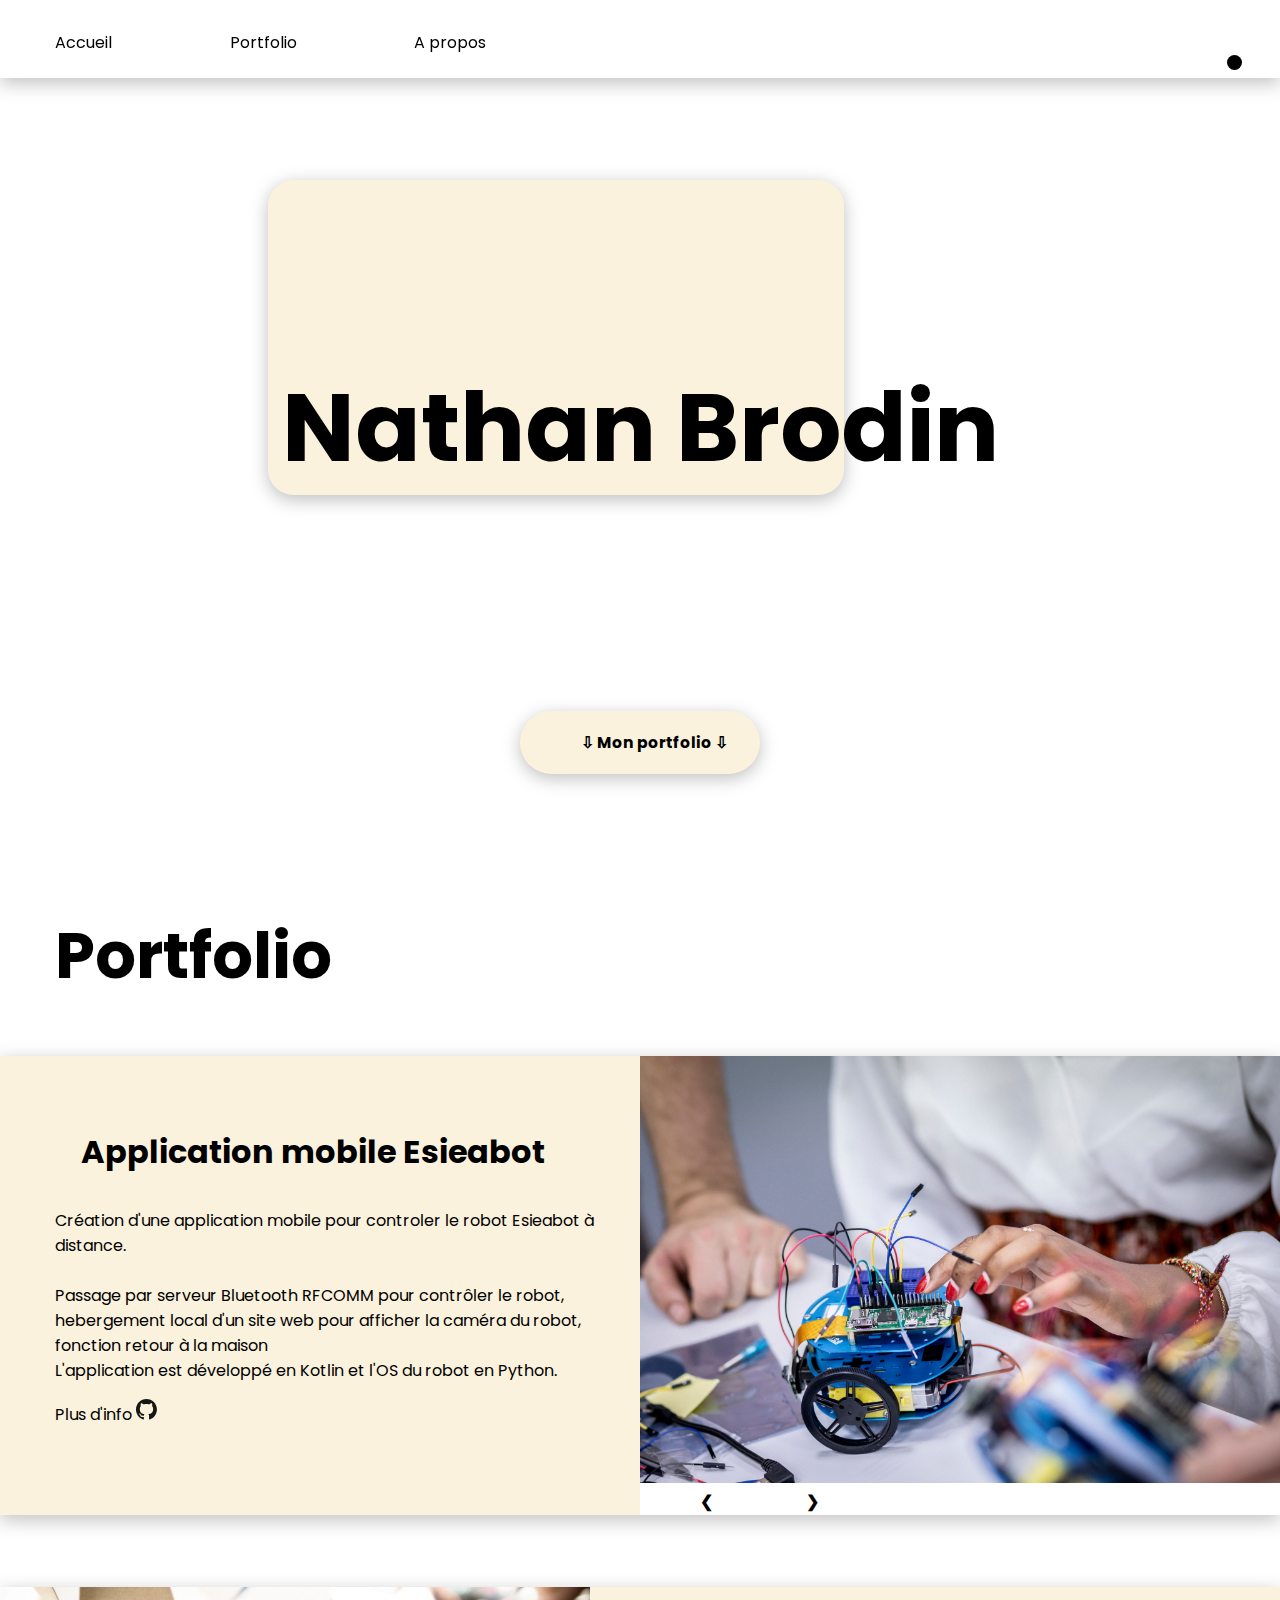
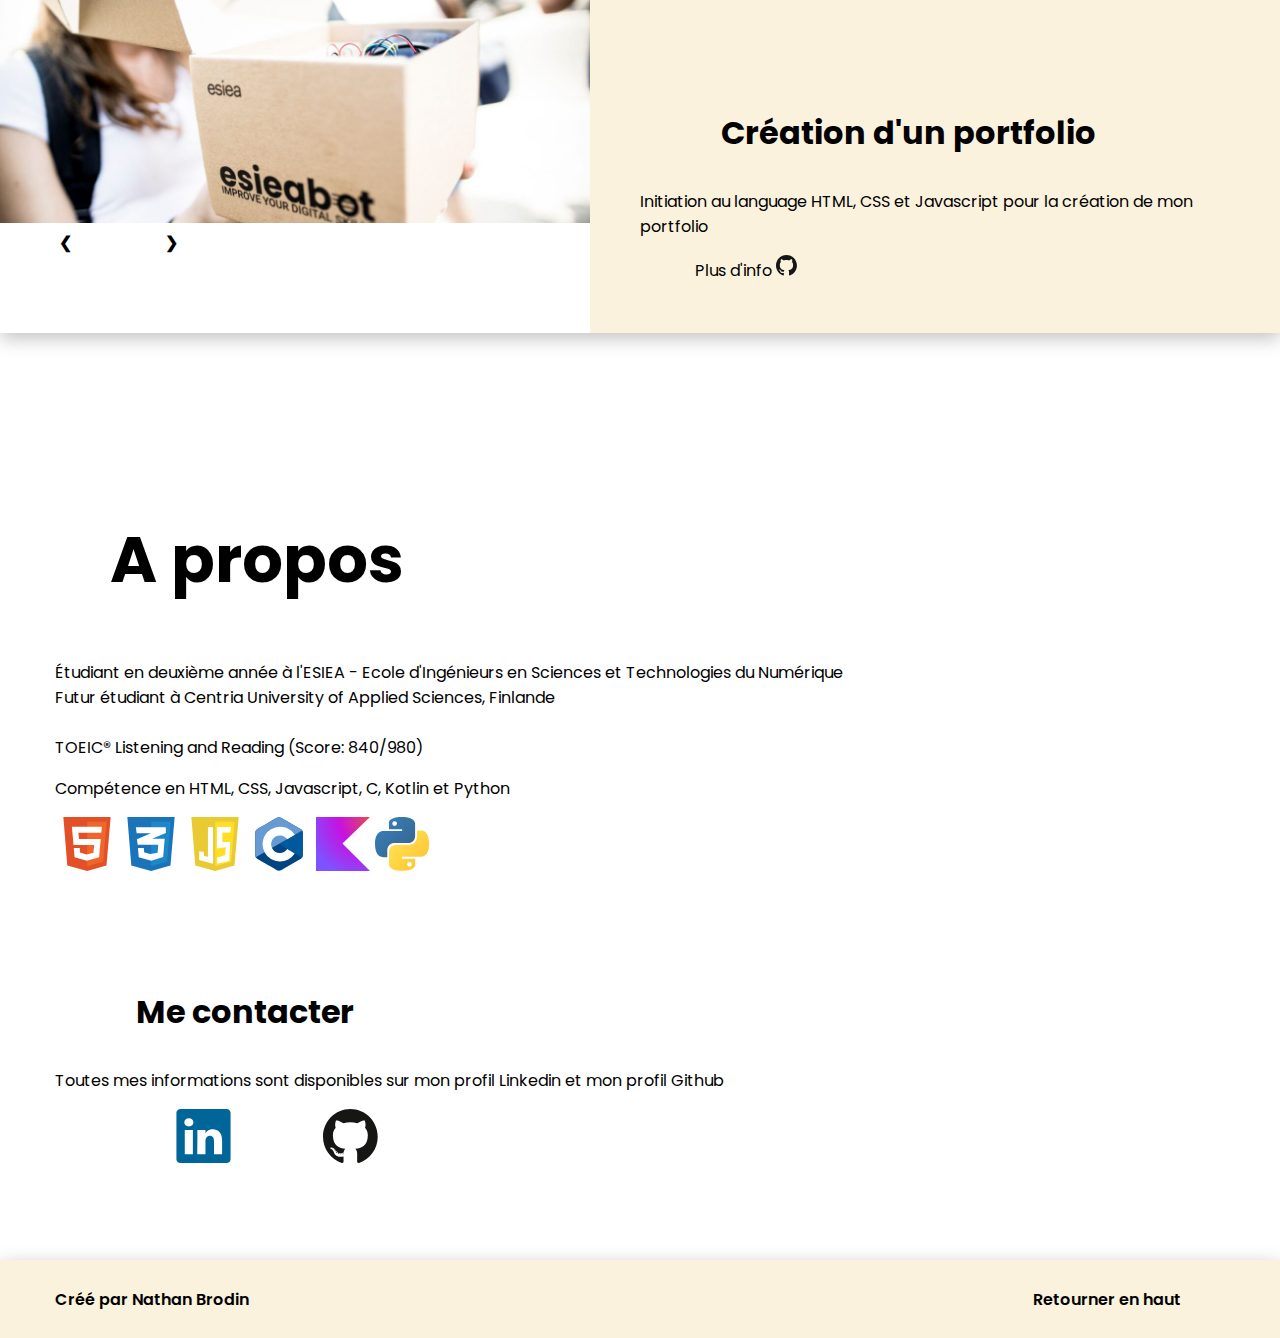
==== commit 3d1135f7: "Update" ====
--- a/index.html
+++ b/index.html
@@ -20,6 +20,7 @@
             <li class="nav-menu"><a href="#portfolio">Portfolio</a></li>
             <li class="nav-menu"><a href="#about">A propos</a></li>
         </nav>
+        <a href="connect/connect.html" class="connect"></a>
     </header>
 
     <div class="landing-page" id="landing-page">
--- a/css/styles.css
+++ b/css/styles.css
@@ -69,6 +69,16 @@
     text-decoration: none;
 
     /* A AJOUTER */
+}
+
+.connect {
+    width: 15px;
+    height: 15px;
+    border-radius: 50%;
+
+    background-color: black;
+    float: right;
+    margin-right: 3vw;
 }
 
 /* page d'accueil (landing page) */
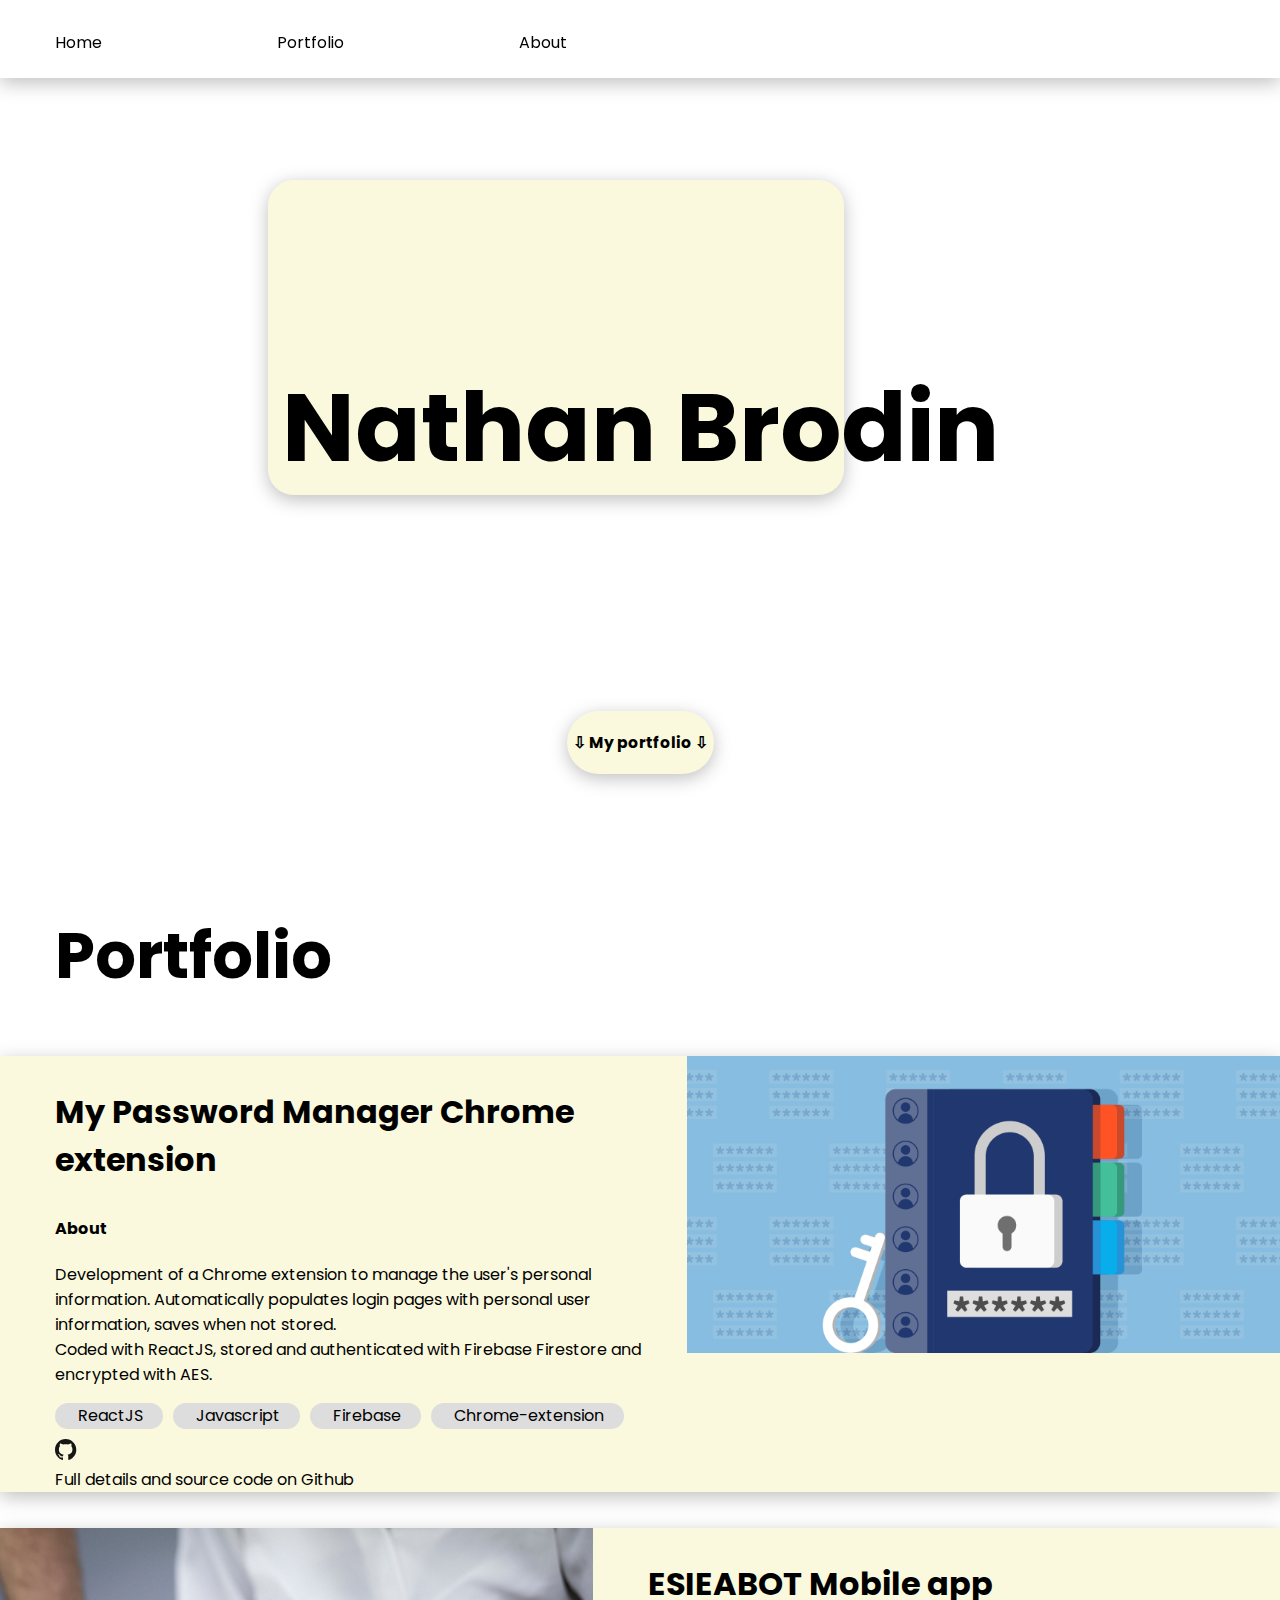
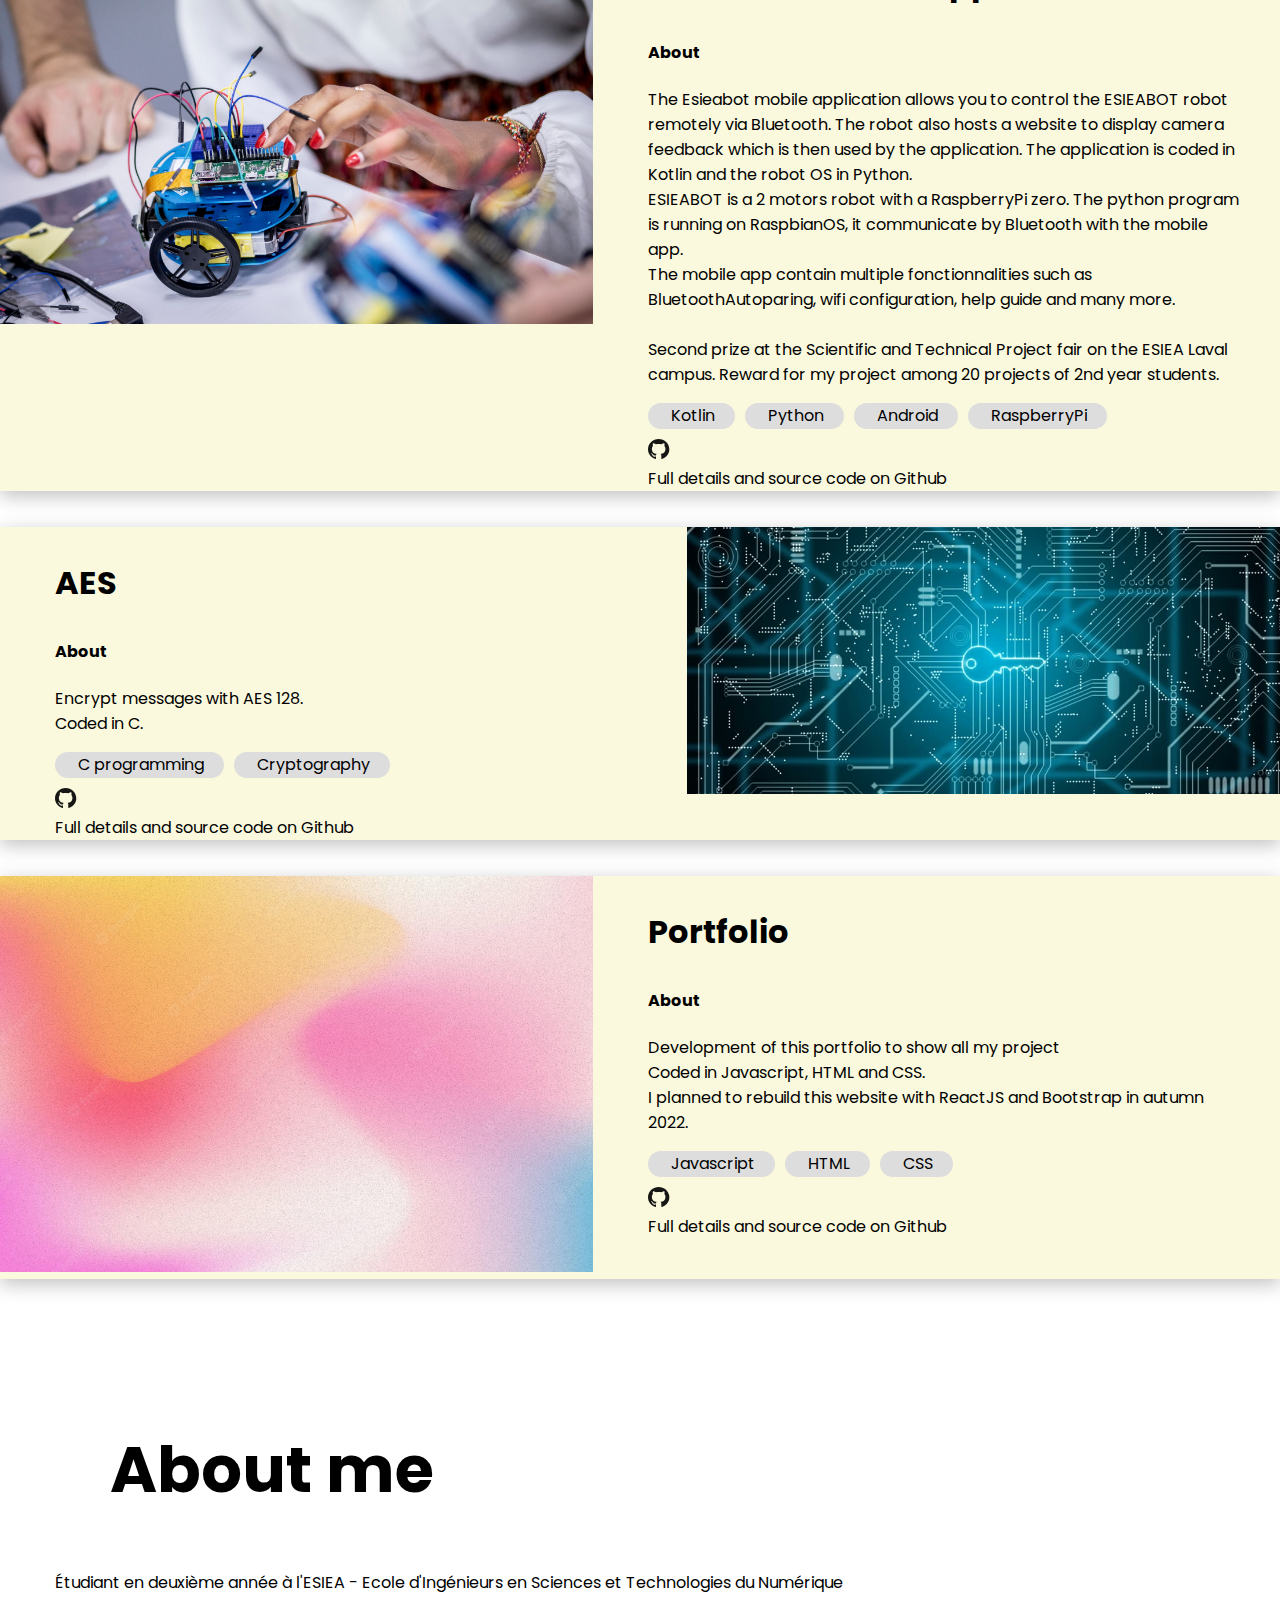
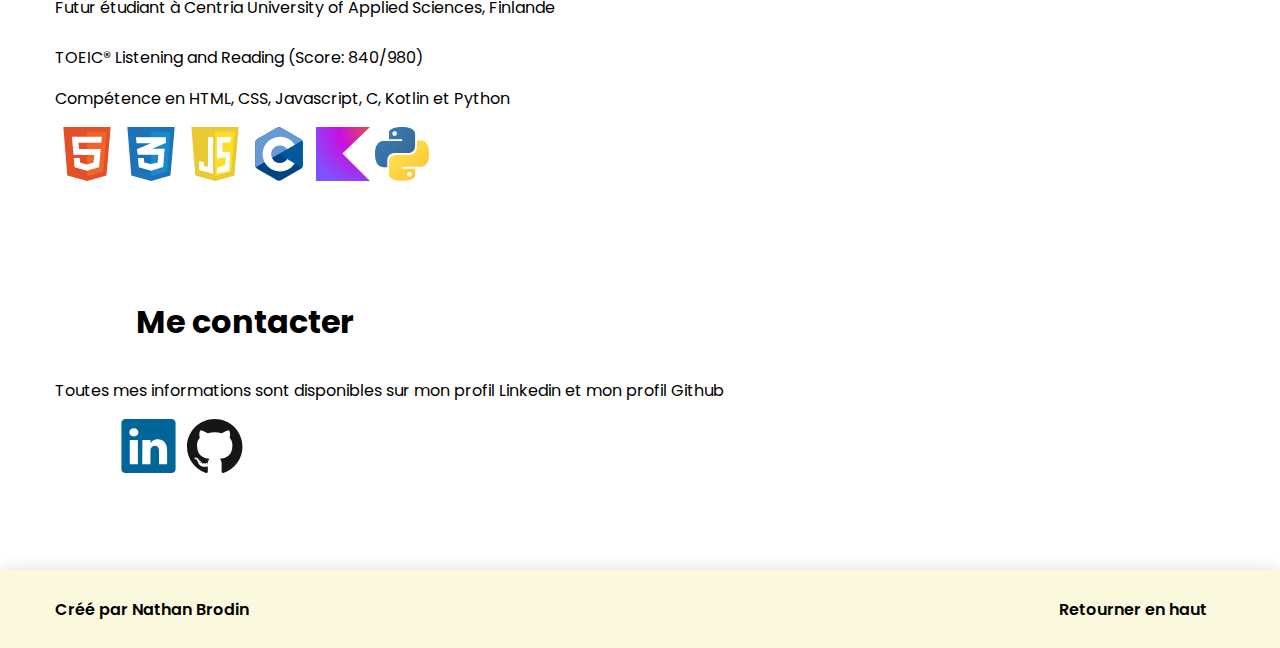
==== commit 7dd1342c: "update" ====
--- a/index.html
+++ b/index.html
@@ -16,11 +16,10 @@
 <body>
     <header class="header">
         <nav class="nav">
-            <li class="nav-menu"><a href="#landing-page">Accueil</a></li>
+            <li class="nav-menu"><a href="#landing-page">Home</a></li>
             <li class="nav-menu"><a href="#portfolio">Portfolio</a></li>
-            <li class="nav-menu"><a href="#about">A propos</a></li>
+            <li class="nav-menu"><a href="#about">About</a></li>
         </nav>
-        <a href="connect/connect.html" class="connect"></a>
     </header>
 
     <div class="landing-page" id="landing-page">
@@ -28,65 +27,140 @@
         <div class="title-shape background" id="title-shape"></div>
         <button class="goto-portfolio background" id="goto-portfolio">
             <a href="#portfolio">
-                <h3>⇩ Mon portfolio ⇩</h3>
+                <h3>⇩ My portfolio ⇩</h3>
             </a>
         </button>
     </div>
 
     <div class="portfolio" id="portfolio">
         <h2>Portfolio</h2>
-        <div class="first-project">
-            <div class="first-project-info background">
-                <h3>Application mobile Esieabot</h3>
-                <p>Création d'une application mobile pour controler le robot Esieabot à distance.<br><br>
-                Passage par serveur Bluetooth RFCOMM pour contrôler le robot, <br>
-                hebergement local d'un site web pour afficher la caméra du robot, fonction retour à la maison <br>
-                L'application est développé en Kotlin et l'OS du robot en Python.
-                </p>
-                <a class="link" href="https://github.com/PST-Esieabot/Esieabot-Mobile-App" target="_blank" title="Github">Plus d'info
-                    <img class="github-link" src="images/logos/logo-github.svg" alt="Github">
-                </a>
-            </div>
-
-            <div class="first-project-image">
-                <div class="slide fade">
-                    <img src="images/img-esieabot.jpg" alt="Esieabot" style="width: 100%">
-                </div>
-                <div class="slide fade">
-                    <img src="images/img-esieabot-box.jpg" alt="Esieabot box" style="width: 100%">
-                </div>
-
-                <a class="prev" id="prev">&#10094;</a>
-                <a class="next" id="next">&#10095;</a>
-            </div>
-        </div>
-
-        <div class="second-project">
-            <div class="second-project-image">
-                <div class="slide2 fade">
-                    <img src="images/img-esieabot-box.jpg" alt="Esieabot" style="width: 100%">
-                </div>
-                <div class="slide2 fade">
-                    <img src="images/img-esieabot.jpg" alt="Esieabot box" style="width: 100%">
-                </div>
-
-                <a class="prev2" id="prev2">&#10094;</a>
-                <a class="next2" id="next2">&#10095;</a>
-            </div>
-
-            <div class="second-project-info background">
-                <h3>Création d'un portfolio</h3>
-                <p>Initiation au language HTML, CSS et Javascript pour la création de mon portfolio
-                </p>
-                <a class="link" href="https://github.com/NathanBrodin/nathanbrodin.github.io" target="_blank" title="Github">Plus d'info
-                    <img class="github-link" src="images/logos/logo-github.svg" alt="Github">
-                </a>
-            </div>
+        <div class="project background">
+            <div class="project-container">
+                <h3>My Password Manager Chrome extension</h3>
+                <h4>About</h4>
+                <p>
+                    Development of a Chrome extension to manage the user's personal information. Automatically populates login 
+                    pages with personal user information, saves when not stored.
+                    <br>
+                    Coded with ReactJS, stored and authenticated with Firebase Firestore and encrypted with AES.
+                </p>
+
+                <div class="skills">
+                    <ul class="tags">
+                        <li> <a href="#" class="tag">ReactJS</a></li>
+                        <li> <a href="#" class="tag">Javascript</a></li>
+                        <li> <a href="#" class="tag">Firebase</a></li>
+                        <li> <a href="#" class="tag">Chrome-extension</a></li>
+                    </ul>
+                </div>
+
+                <a class="link" href="https://github.com/NathanBrodin/MyPasswordManager" target="_blank" title="Github">
+                    <img class="github-link" src="images/logos/logo-github.svg" alt="Github">Full details and source code on Github
+                </a>
+            </div>
+
+            <div class="project-image">
+                    <img src="images/img-MyPasswordManager.webp" alt="MyPasswordManager">
+            </div>
+        </div>
+
+        <div class="project background">
+            <div class="project-image">
+                <img src="images/img-esieabot.jpg" alt="Esieabot">
+        </div>
+
+            <div class="project-container">
+                <h3>ESIEABOT Mobile app</h3>
+                <h4>About</h4>
+                <p>
+                    The Esieabot mobile application allows you to control the ESIEABOT robot remotely via Bluetooth.
+                    The robot also hosts a website to display camera feedback which is then used by the application.
+                    The application is coded in Kotlin and the robot OS in Python.
+                    <br>
+                    ESIEABOT is a 2 motors robot with a RaspberryPi zero. The python program is running on RaspbianOS, it communicate by 
+                    Bluetooth with the mobile app. 
+                    <br>
+                    The mobile app contain multiple fonctionnalities such as BluetoothAutoparing, wifi configuration, help guide and many more.
+                    <br><br>
+                    Second prize at the Scientific and Technical Project fair on the ESIEA Laval campus.
+                    Reward for my project among 20 projects of 2nd year students.
+                </p>
+
+                <div class="skills">
+                    <ul class="tags">
+                        <li> <a href="#" class="tag">Kotlin</a></li>
+                        <li> <a href="#" class="tag">Python</a></li>
+                        <li> <a href="#" class="tag">Android</a></li>
+                        <li> <a href="#" class="tag">RaspberryPi</a></li>
+                    </ul>
+                </div>
+
+                <a class="link" href="https://github.com/PST-Esieabot/Esieabot-Mobile-App" target="_blank" title="Github">
+                    <img class="github-link" src="images/logos/logo-github.svg" alt="Github">Full details and source code on Github
+                </a>
+            </div> 
+        </div>
+
+        <div class="project background">
+            <div class="project-container">
+                <h3>AES</h3>
+                <h4>About</h4>
+                <p>
+                    Encrypt messages with AES 128.
+                    <br>
+                    Coded in C.
+                </p>
+
+                <div class="skills">
+                    <ul class="tags">
+                        <li> <a href="#" class="tag">C programming</a></li>
+                        <li> <a href="#" class="tag">Cryptography</a></li>
+                    </ul>
+                </div>
+
+                <a class="link" href="https://github.com/NathanBrodin/AES" target="_blank" title="Github">
+                    <img class="github-link" src="images/logos/logo-github.svg" alt="Github">Full details and source code on Github
+                </a>
+            </div>
+
+            <div class="project-image">
+                    <img src="images/img-AES.jpg" alt="AES">
+            </div>
+        </div>
+
+        <div class="project background">
+            <div class="project-image">
+                <img src="images/img-portfolio.jpg" alt="Portfolio">
+        </div>
+
+            <div class="project-container">
+                <h3>Portfolio</h3>
+                <h4>About</h4>
+                <p>
+                    Development of this portfolio to show all my project
+                    <br>
+                    Coded in Javascript, HTML and CSS.
+                    <br>
+                    I planned to rebuild this website with ReactJS and Bootstrap in autumn 2022.
+                </p>
+
+                <div class="skills">
+                    <ul class="tags">
+                        <li> <a href="#" class="tag">Javascript</a></li>
+                        <li> <a href="#" class="tag">HTML</a></li>
+                        <li> <a href="#" class="tag">CSS</a></li>
+                    </ul>
+                </div>
+
+                <a class="link" href="https://github.com/NathanBrodin/nathanbrodin.github.io" target="_blank" title="Github">
+                    <img class="github-link" src="images/logos/logo-github.svg" alt="Github">Full details and source code on Github
+                </a>
+            </div> 
         </div>
     </div>
     
     <div class="about" id="about">
-        <h2>A propos</h2>
+        <h2>About me</h2>
         <p>Étudiant en deuxième année à l'ESIEA - Ecole d'Ingénieurs en Sciences et Technologies du Numérique <br>
             Futur étudiant à Centria University of Applied Sciences, Finlande <br> <br>
             TOEIC® Listening and Reading (Score: 840/980)
--- a/css/styles.css
+++ b/css/styles.css
@@ -63,22 +63,13 @@
 
     width: 40vw;
     margin-top: 3.3vh;
+    margin-left: 4.3vw;
 }
 
 .nav-menu:hover {
     text-decoration: none;
 
     /* A AJOUTER */
-}
-
-.connect {
-    width: 15px;
-    height: 15px;
-    border-radius: 50%;
-
-    background-color: black;
-    float: right;
-    margin-right: 3vw;
 }
 
 /* page d'accueil (landing page) */
@@ -135,110 +126,75 @@
 
 .portfolio h3 {
     font-size: 2rem;
-    margin-left: 6.3vw;
-    margin-top: 8vh;
-}
-
-/* Premier prjoet */
-
-.first-project {
-    display: flex;
-    justify-content: space-between;
-
-    box-shadow: 0px 0.5vh 2vh rgba(0, 0, 0, 0.25);
-    margin-bottom: 8vh;
-}
-
-.first-project-info {
-    background-color: #DDFAE5;
+}
+
+.project {
+    display: flex;
+    background-color: #DDFAE5;
+    box-shadow: 0px 0.5vh 2vh rgba(0, 0, 0, 0.25);
+    width: 100%;
+
+    margin-bottom: 4vh;
+}
+
+.project-container {
+    padding-left: 4.3vw;
+    padding-right: 3vw;
     width: 50%;
 }
 
-.first-project-info p, a{
-    margin-left: 4.3vw;
-    margin-right: 2vw;
-}
-
-.first-project-image {
+.project-logo {
+    width: 3vw;
+    height: 3vh;
+
+    transition: transform .2s; /* Animation */
+}
+
+.tags {
+    list-style: none;
+    margin: 0;
+    overflow: hidden; 
+    padding: 0;
+  }
+  
+.tags li {
+    float: left; 
+}
+  
+.tag {
+    background: #ddd;
+    border-radius: 2vw;
+    display: inline-block;
+    height: 26px;
+    padding: 0 20px 0 23px;
+    position: relative;
+    margin: 0 10px 10px 0;
+    -webkit-transition: color 0.2s;
+}
+  
+.tag:hover {
+    background-color: crimson;
+    color: white;
+}
+  
+.tag:hover::after {
+     border-left-color: crimson; 
+}
+
+.project-image {
     width: 50%;
 }
 
-.slide {
-    display: none;
-}
-
-.prev, .next {
-    cursor: pointer;
-    padding: 0.7%;
-    color: black;
-    font-weight: bold;
-    border-radius: 0.5vw 0 0 0.5vw;
-  }
-
-  .next {
-    right: 0;
-    border-radius: 0 0.5vw 0.5vw 0;
-  }
-
-  .prev:hover, .next:hover {
-    background-color: rgba(0,0,0,0.8);
-  }
-
-  .fade {
-    animation-name: fade;
-    animation-duration: 1.5s;
-  }
-  
-  @keyframes fade {
-    from {opacity: .4}
-    to {opacity: 1}
-  }
-
-/* Deuxieme projet */
-
-.second-project {
-    display: flex;
-    justify-content: space-between;
-
-    box-shadow: 0px 0.5vh 2vh rgba(0, 0, 0, 0.25);
-    margin-bottom: 8vh;
-}
-
-.second-project-info {
-    background-color: #DDFAE5;
-    padding: 50px;
-    width: 50%;
-}
-
-.second-project-image {
-    width: 50%;
-}
-
-.slide2 {
-    display: none;
-}
-
-.prev2, .next2 {
-    cursor: pointer;
-    padding: 0.7%;
-    color: black;
-    font-weight: bold;
-    border-radius: 0.5vw 0 0 0.5vw;
-  }
-
-  .next2 {
-    right: 0;
-    border-radius: 0 0.5vw 0.5vw 0;
-  }
-
-  .prev2:hover, .next2:hover {
-    background-color: rgba(0,0,0,0.8);
-  }
+.project img {
+    width: 100%;
+}
 
 .github-link {
     width: 1.3rem;
     height: 1.3rem;
 }
+
+/* ============== */
 
 /* page a propos */
 
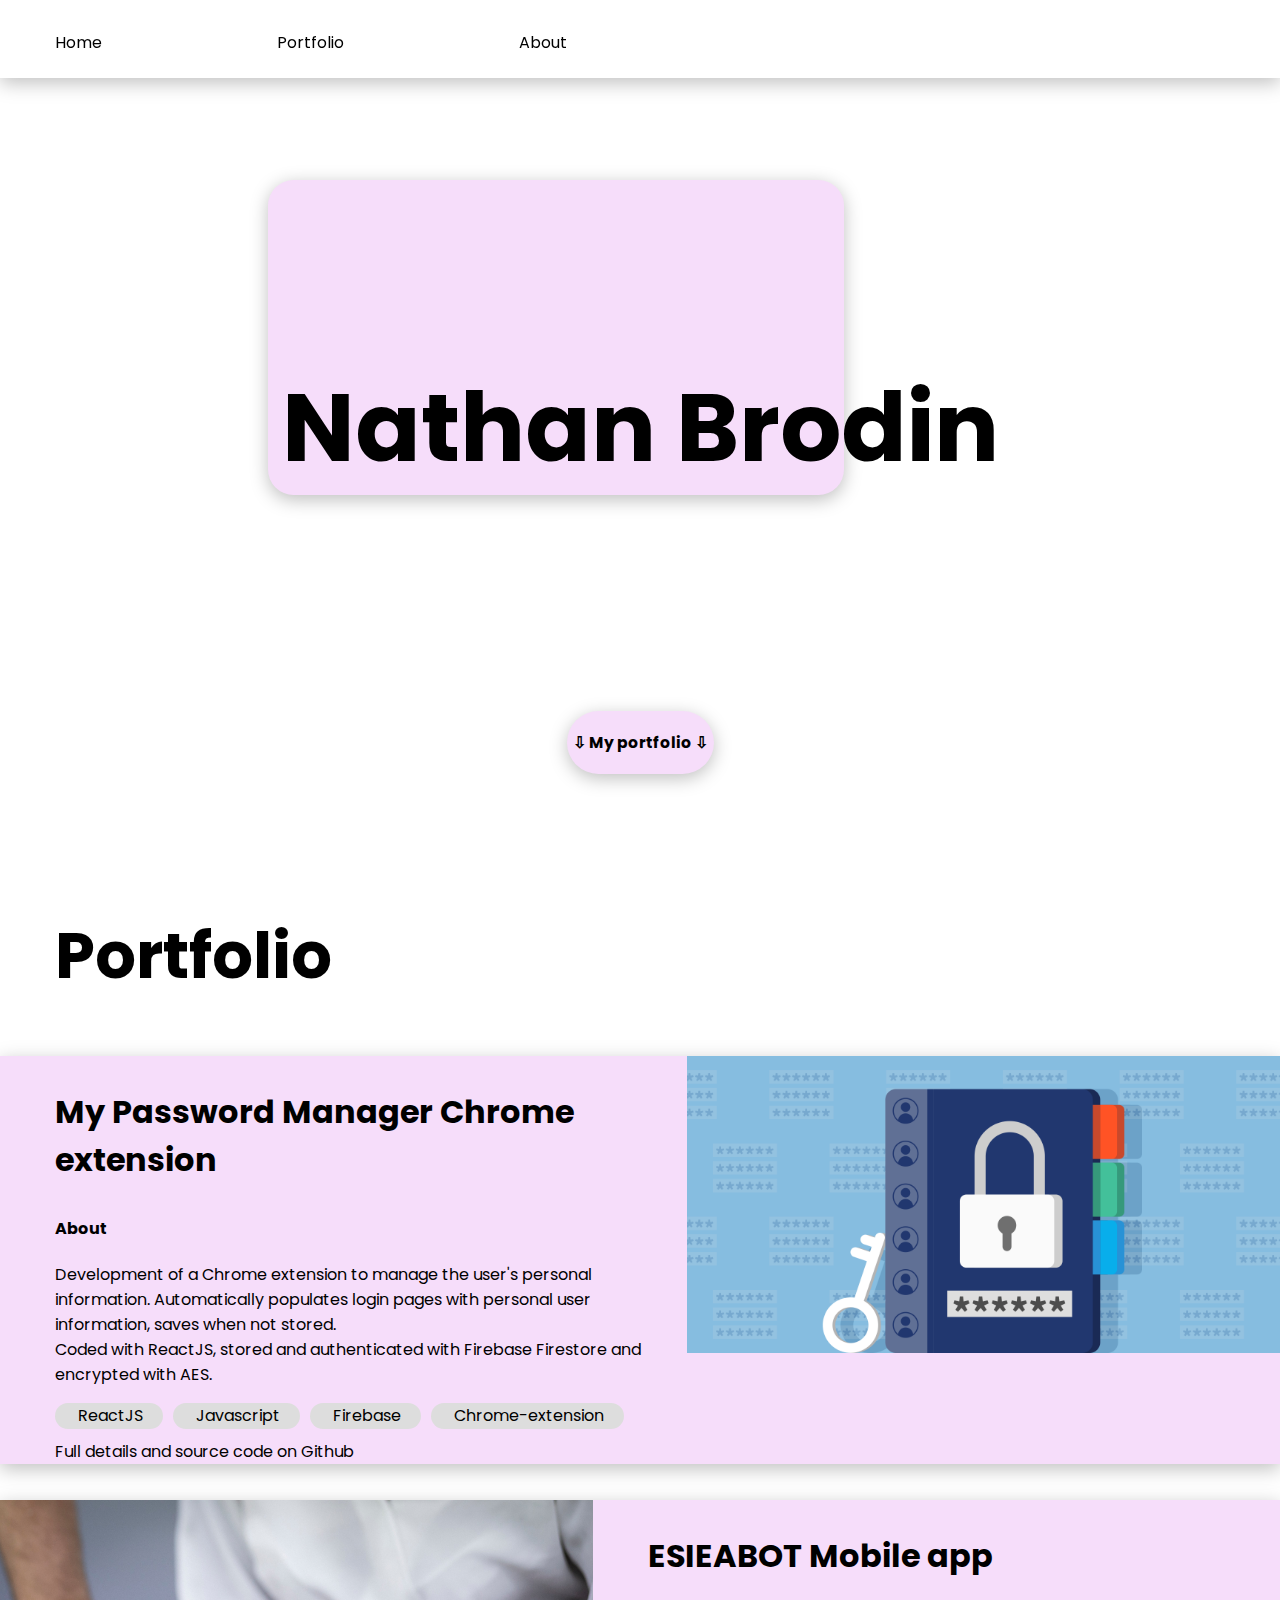
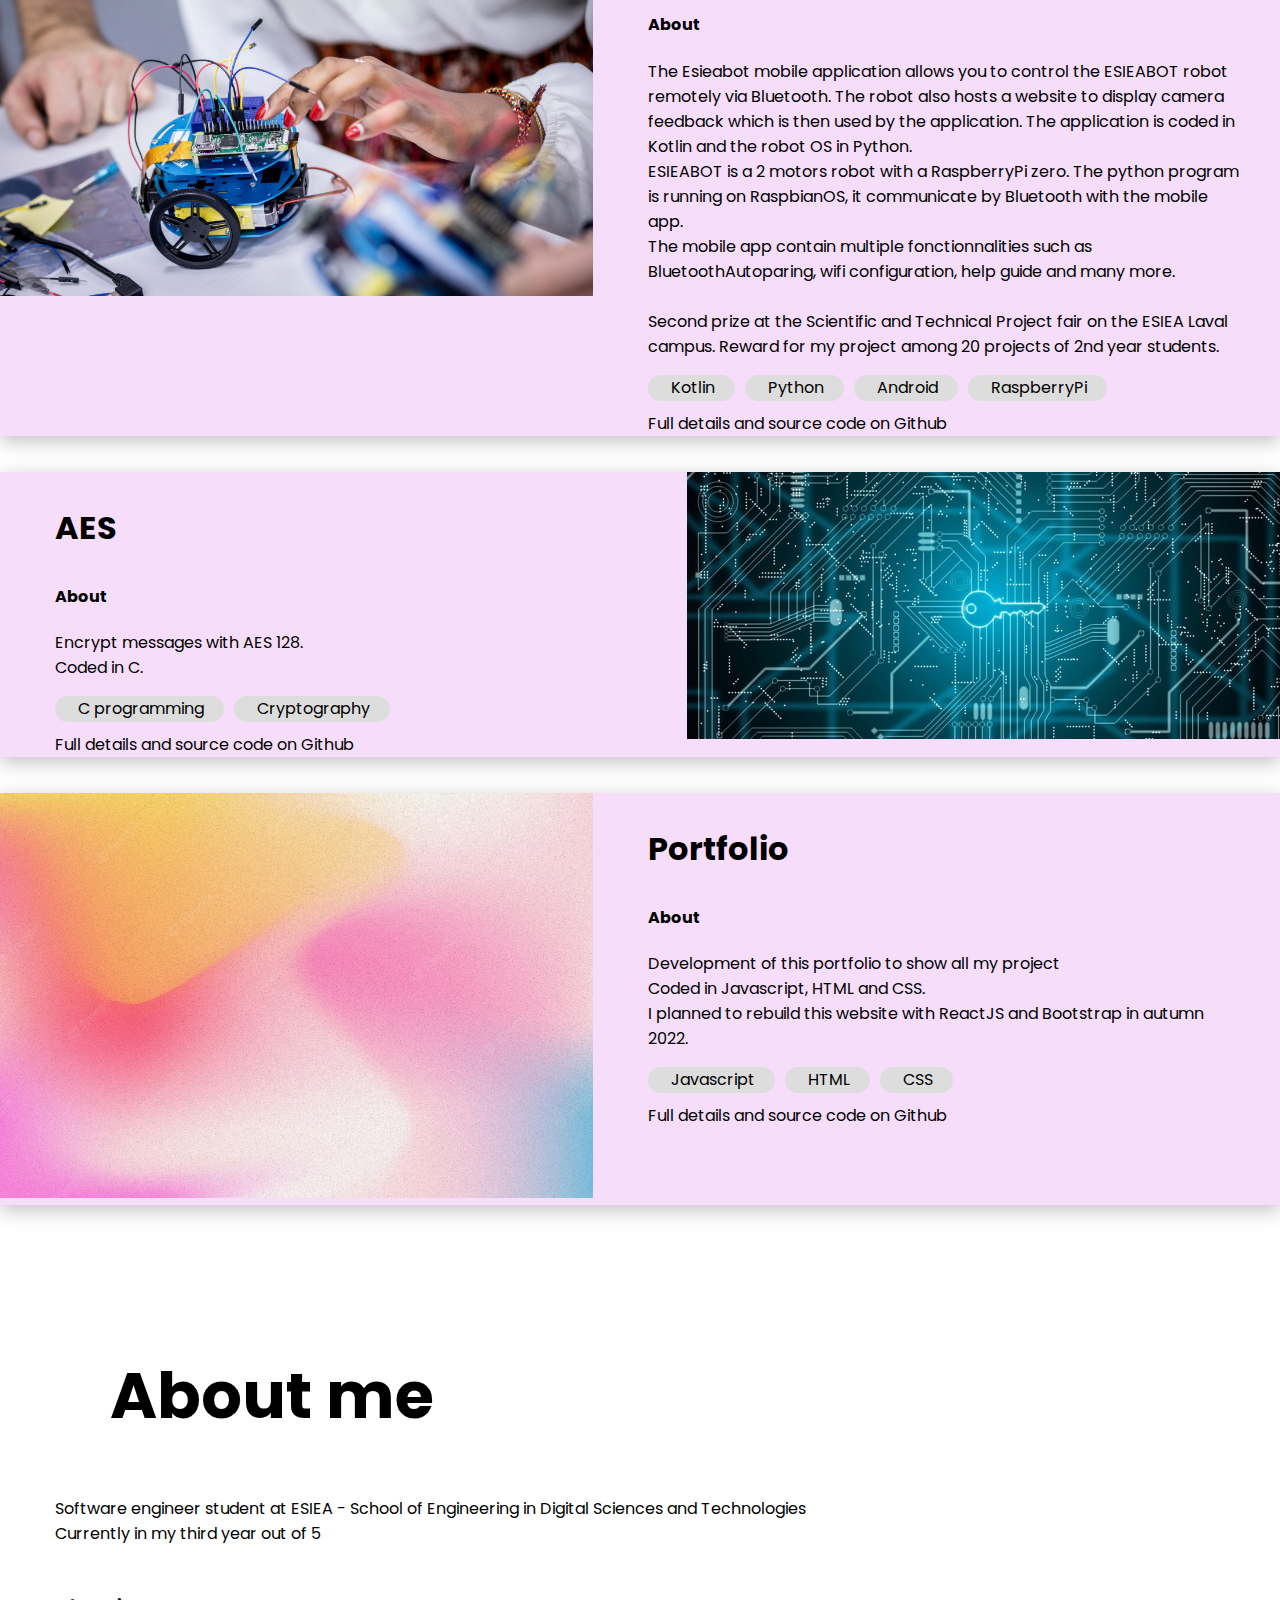
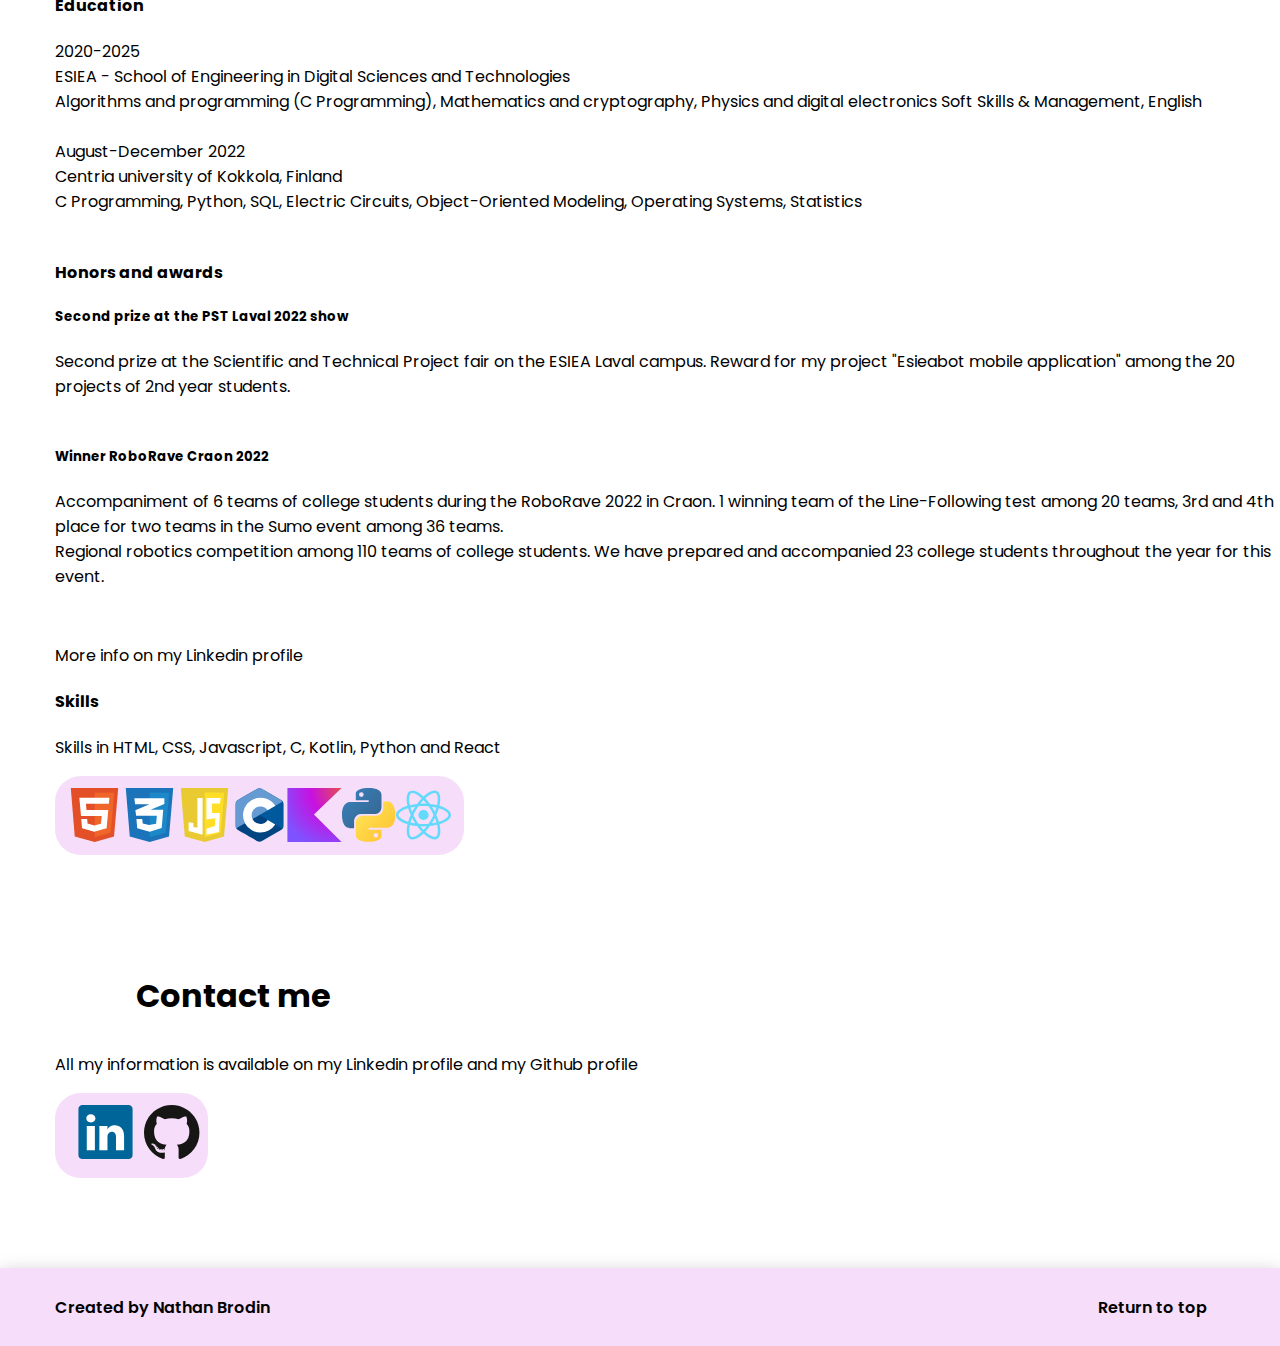
==== commit 83fdd0ff: "update" ====
--- a/index.html
+++ b/index.html
@@ -55,7 +55,7 @@
                 </div>
 
                 <a class="link" href="https://github.com/NathanBrodin/MyPasswordManager" target="_blank" title="Github">
-                    <img class="github-link" src="images/logos/logo-github.svg" alt="Github">Full details and source code on Github
+                    Full details and source code on Github
                 </a>
             </div>
 
@@ -96,7 +96,7 @@
                 </div>
 
                 <a class="link" href="https://github.com/PST-Esieabot/Esieabot-Mobile-App" target="_blank" title="Github">
-                    <img class="github-link" src="images/logos/logo-github.svg" alt="Github">Full details and source code on Github
+                    Full details and source code on Github
                 </a>
             </div> 
         </div>
@@ -119,7 +119,7 @@
                 </div>
 
                 <a class="link" href="https://github.com/NathanBrodin/AES" target="_blank" title="Github">
-                    <img class="github-link" src="images/logos/logo-github.svg" alt="Github">Full details and source code on Github
+                    Full details and source code on Github
                 </a>
             </div>
 
@@ -130,7 +130,7 @@
 
         <div class="project background">
             <div class="project-image">
-                <img src="images/img-portfolio.jpg" alt="Portfolio">
+                <img class="img-recadrage" src="images/img-portfolio.jpg" alt="Portfolio">
         </div>
 
             <div class="project-container">
@@ -153,7 +153,7 @@
                 </div>
 
                 <a class="link" href="https://github.com/NathanBrodin/nathanbrodin.github.io" target="_blank" title="Github">
-                    <img class="github-link" src="images/logos/logo-github.svg" alt="Github">Full details and source code on Github
+                    Full details and source code on Github
                 </a>
             </div> 
         </div>
@@ -161,26 +161,58 @@
     
     <div class="about" id="about">
         <h2>About me</h2>
-        <p>Étudiant en deuxième année à l'ESIEA - Ecole d'Ingénieurs en Sciences et Technologies du Numérique <br>
-            Futur étudiant à Centria University of Applied Sciences, Finlande <br> <br>
-            TOEIC® Listening and Reading (Score: 840/980)
+        <p>Software engineer student at ESIEA - School of Engineering in Digital Sciences and Technologies <br>
+            Currently in my third year out of 5 <br> <br>
         </p>
 
-        <p>Compétence en HTML, CSS, Javascript, C, Kotlin et Python</p>
-        <div class="logo-container">
+        <h4>Education</h4>
+        <p>
+            2020-2025 <br>
+            ESIEA - School of Engineering in Digital Sciences and Technologies <br>
+            Algorithms and programming (C Programming), Mathematics and cryptography, Physics and digital electronics
+            Soft Skills & Management, English <br><br>
+
+            August-December 2022 <br>
+            Centria university of Kokkola, Finland <br>
+            C Programming, Python, SQL, Electric Circuits, Object-Oriented Modeling, Operating Systems, Statistics
+            <br><br>
+        </p>
+
+        <h4>Honors and awards</h4>
+        <p>
+            <h5>Second prize at the PST Laval 2022 show</h5>
+            Second prize at the Scientific and Technical Project fair on the ESIEA Laval campus.
+            Reward for my project "Esieabot mobile application" among the 20 projects of 2nd year students.
+
+            <br> <br>
+            <h5>Winner RoboRave Craon 2022</h5>
+            Accompaniment of 6 teams of college students during the RoboRave 2022 in Craon.
+            1 winning team of the Line-Following test among 20 teams,
+            3rd and 4th place for two teams in the Sumo event among 36 teams.
+            <br>
+            Regional robotics competition among 110 teams of college students. 
+            We have prepared and accompanied 23 college students throughout the year for this event.
+        </p>
+
+        <p class="more-info-margin">More info on my Linkedin profile</p>
+
+        <h4>Skills</h4>
+        <p>Skills in HTML, CSS, Javascript, C, Kotlin, Python and React</p>
+        <div class="logo-container background">
             <img class="logo" src="/images/logos/logo-html.svg" title="html">
             <img class="logo" src="/images/logos/logo-css.svg" title="css">
             <img class="logo" src="/images/logos/logo-javascript.svg" title="javascript">
             <img class="logo" src="/images/logos/logo-c.svg" title="c">
             <img class="logo" src="/images/logos/logo-kotlin.svg" title="kotlin">
             <img class="logo" src="/images/logos/logo-python.svg" title="python">
+            <img class="logo" src="/images/logos/logo-react.svg" title="react">
         </div>
     </div>
     
     <div class="contact" id="contact">
-        <h3>Me contacter</h3>
-        <p>Toutes mes informations sont disponibles sur mon profil Linkedin et mon profil Github</p>
-        <div class="link-container">
+        <h3>Contact me</h3>
+        <p>All my information is available on my Linkedin profile and my Github profile</p>
+        <div class="link-container background">
             <a href="https://www.linkedin.com/in/nathan-brodin-190b941b9/" target="_blank" title="Linkedin">
                 <img class="contact-logo" src="/images/logos/logo-linkedin.svg" title="Linkedin">
             </a>
@@ -192,8 +224,8 @@
     
     <footer class="background">
         <div class="footer">
-            <p>Créé par Nathan Brodin</p>
-            <a href="#landing-page">Retourner en haut</a>
+            <p>Created by Nathan Brodin</p>
+            <a href="#landing-page">Return to top</a>
         </div>
     </footer>
     <script src="js/main.js"></script>
--- a/css/styles.css
+++ b/css/styles.css
@@ -189,11 +189,19 @@
     width: 100%;
 }
 
+.img-recadrage {
+    height: 45vh;
+}
+
 .github-link {
     width: 1.3rem;
     height: 1.3rem;
 }
 
+.more-info-margin {
+    margin-top: 6vh;
+}
+
 /* ============== */
 
 /* page a propos */
@@ -207,6 +215,10 @@
     display: flex;
     width: 30vw;
     justify-content: space-around;
+    background-color: #DDFAE5;
+    border-radius: 2vw;
+    padding: 1%;
+
 }
 
 .logo {
@@ -235,9 +247,11 @@
 
 .link-container {
     display: flex;
-    width: 5vw;
-    margin-left: 4.3vw;
+    width: 10vw;
     justify-content: space-around;
+    background-color: #DDFAE5;
+    border-radius: 2vw;
+    padding: 1%;
 }
 
 .contact-logo {
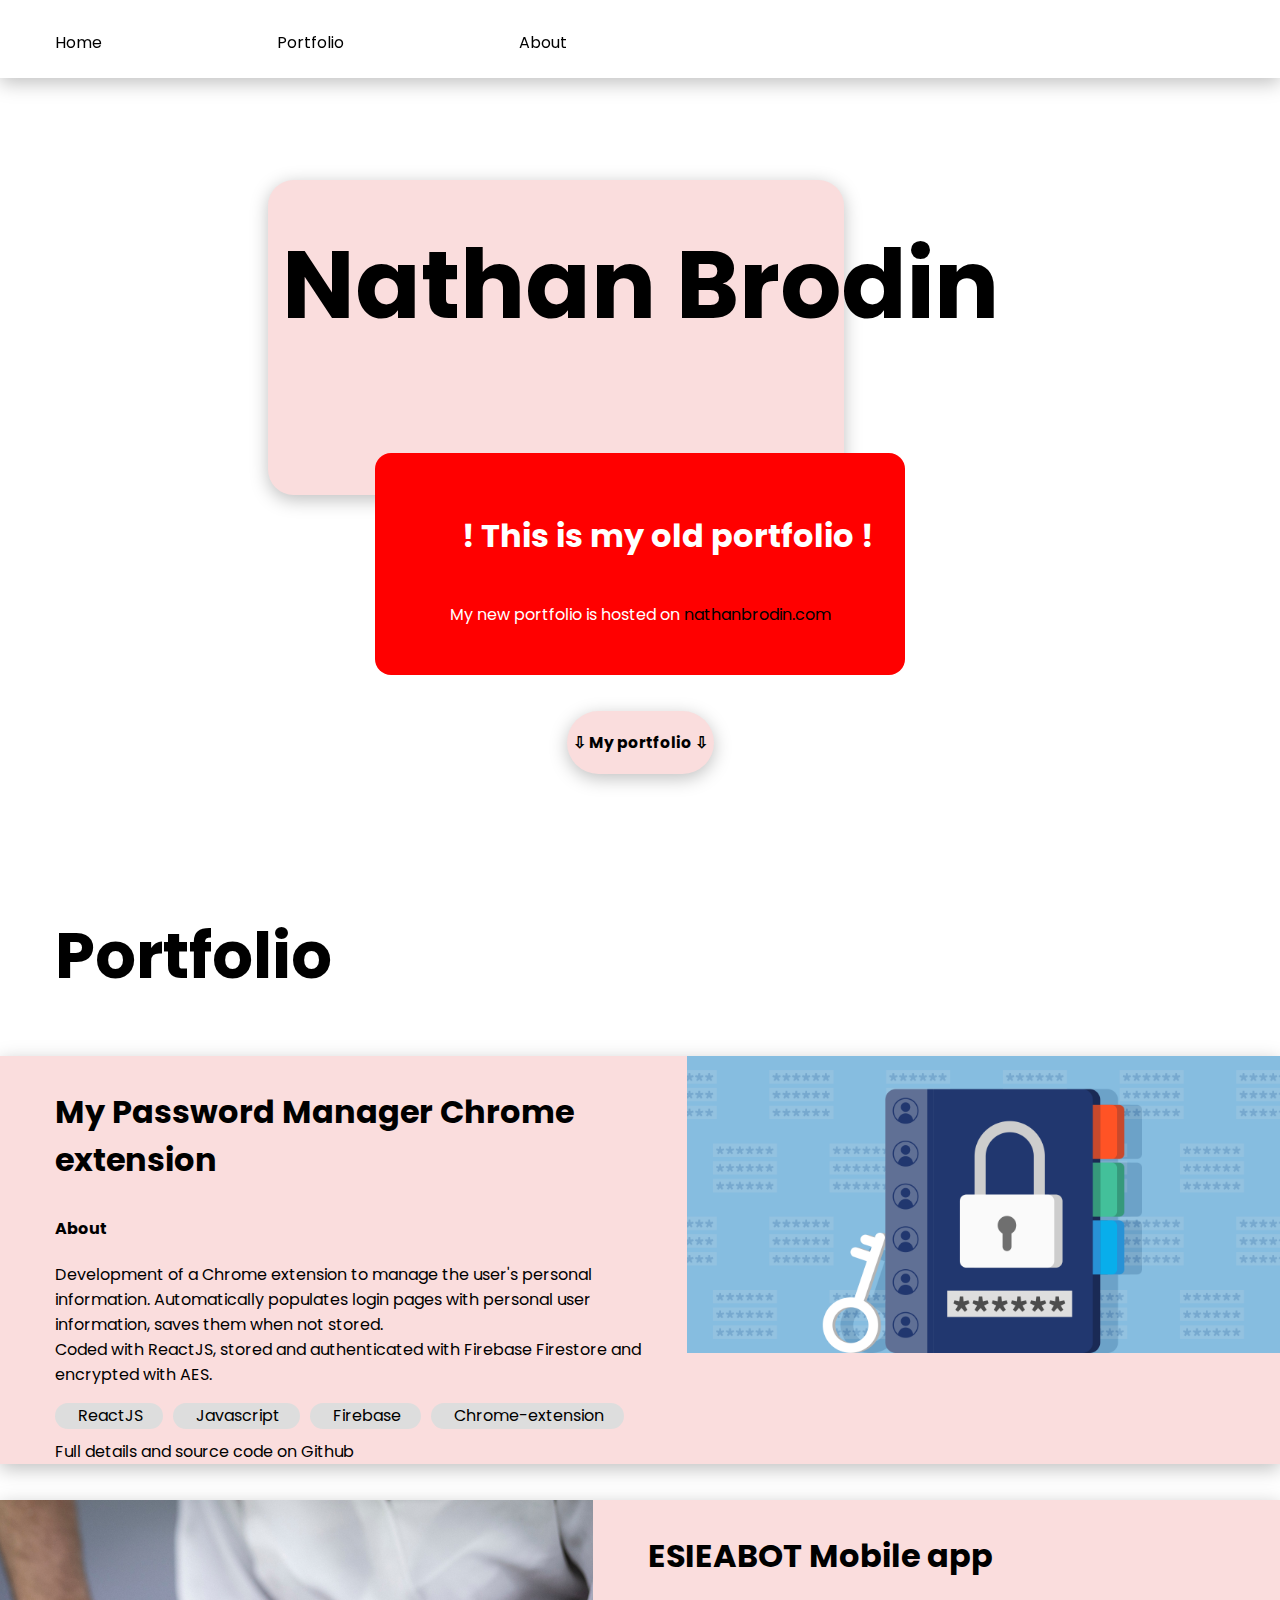
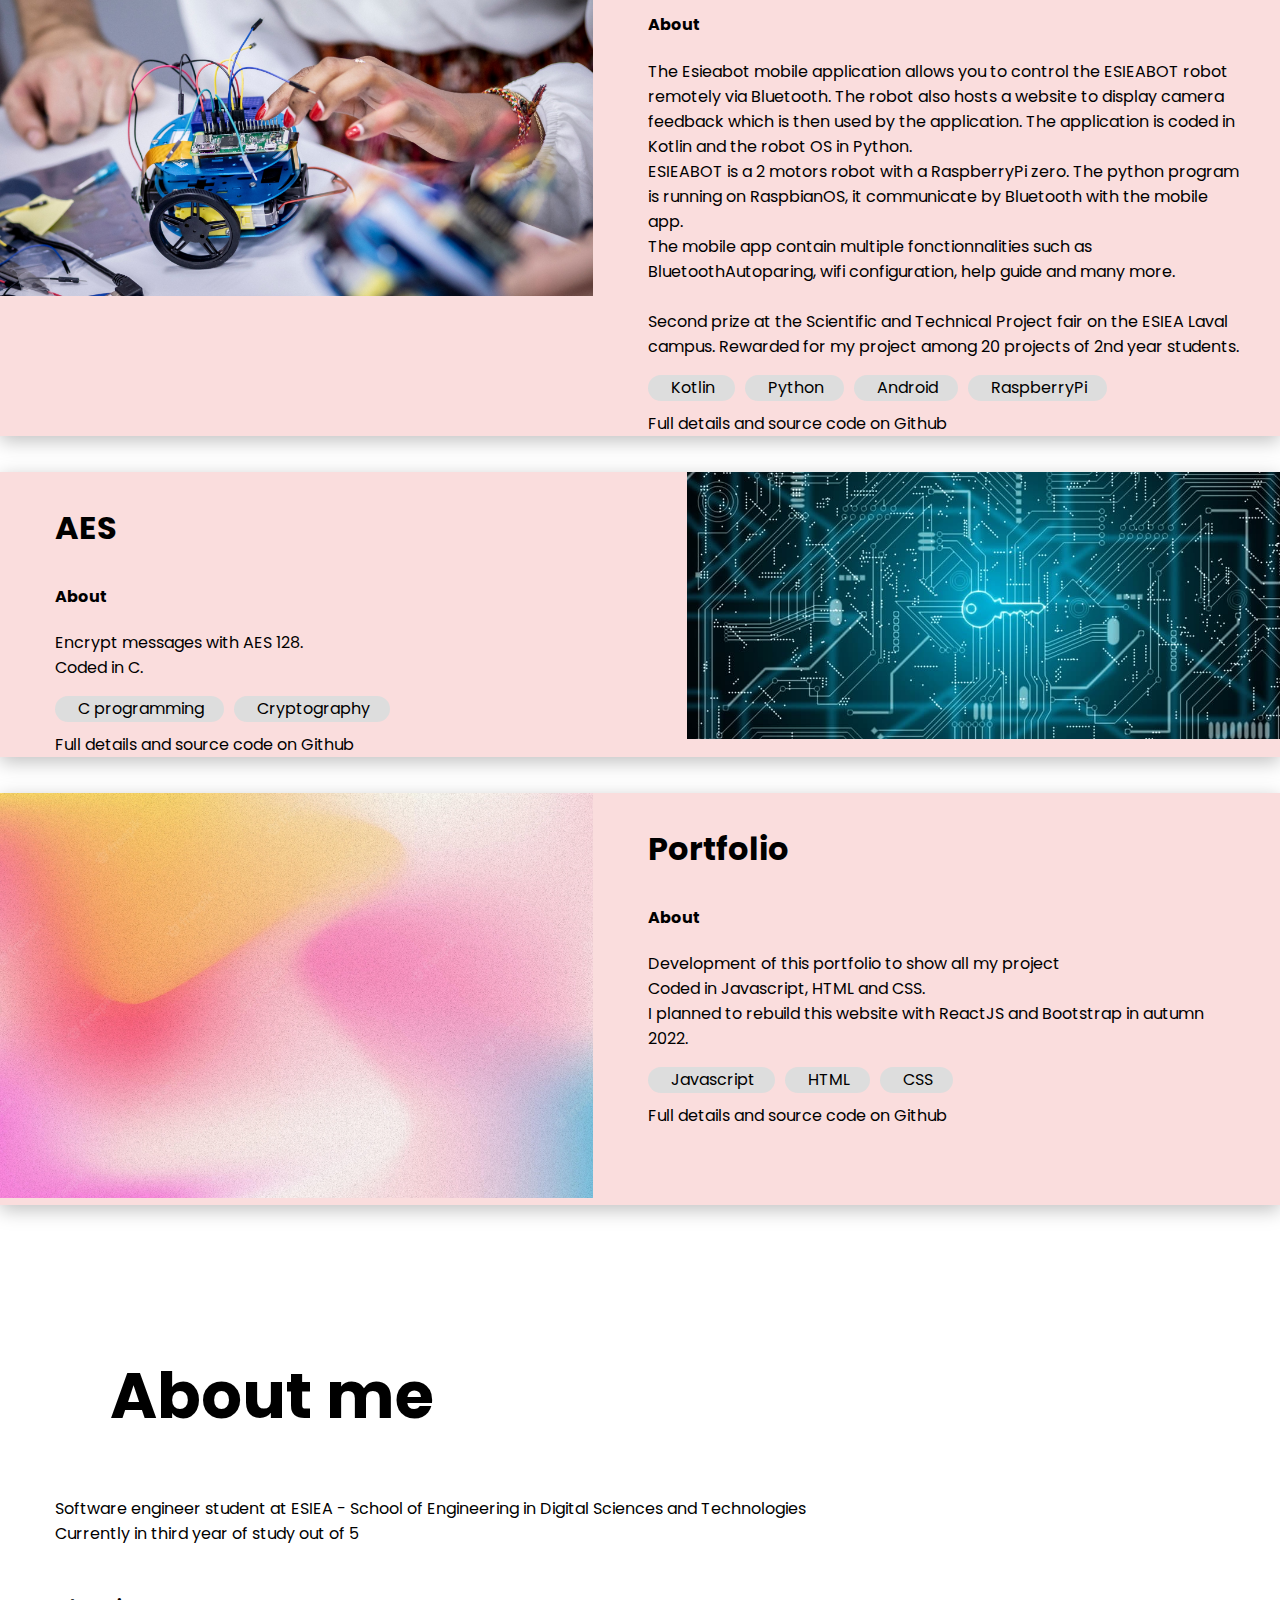
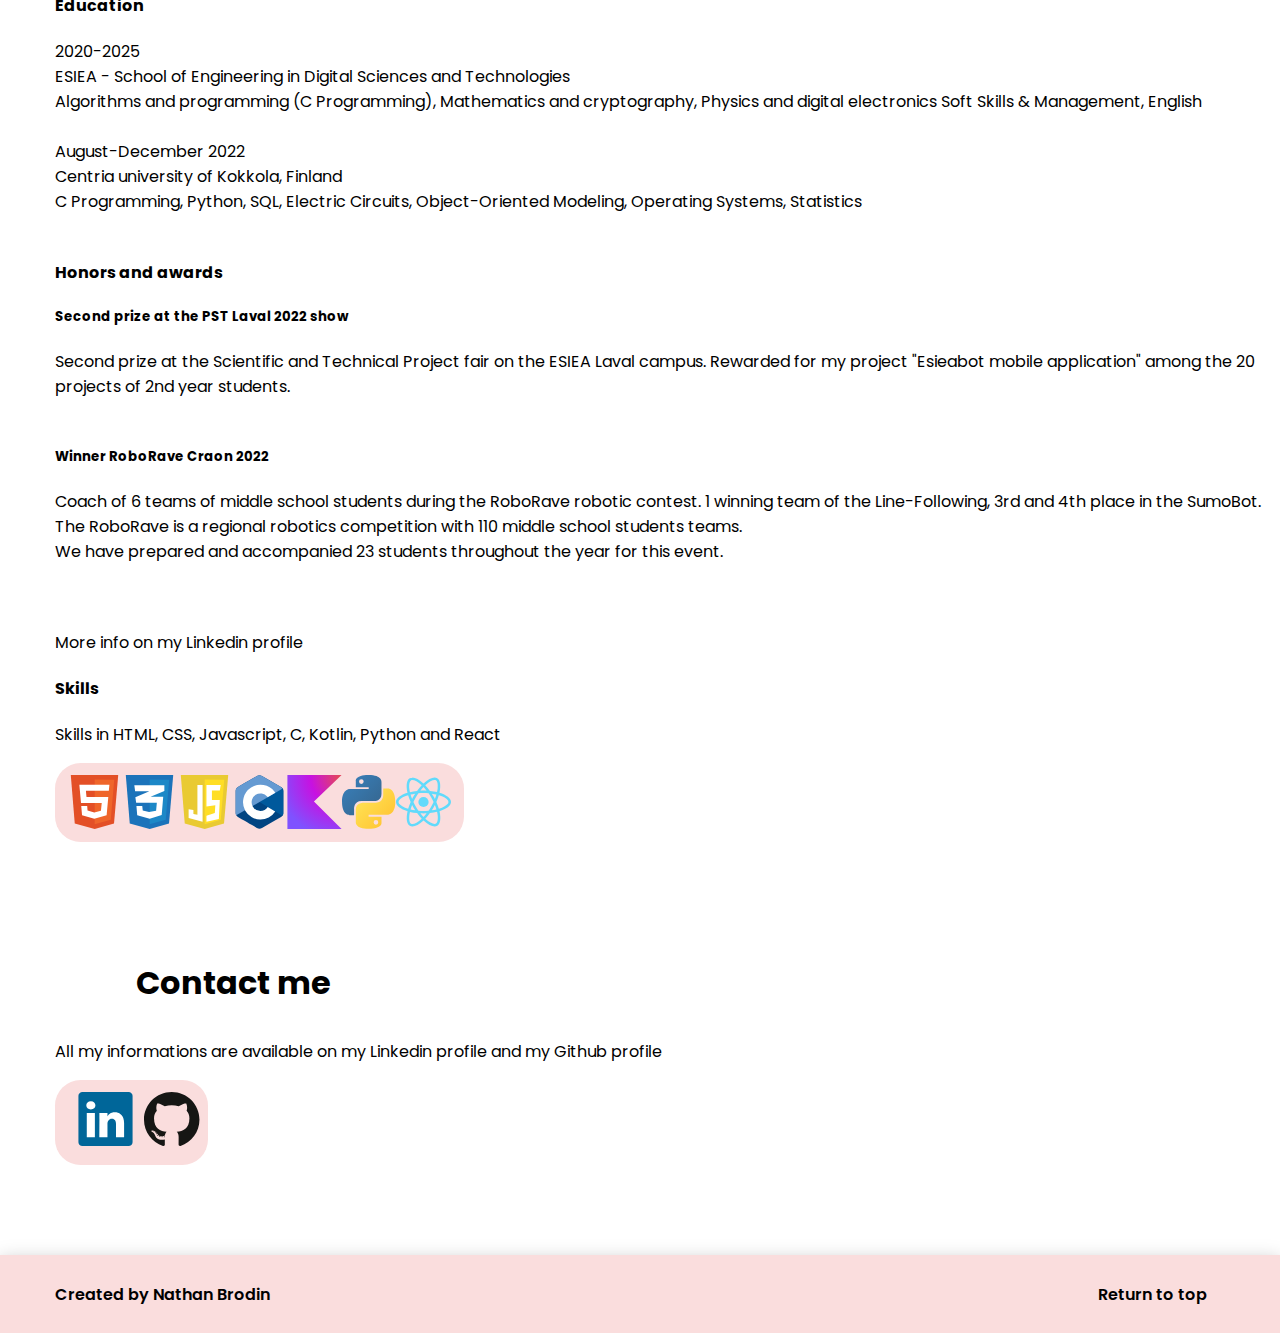
==== commit 0380a04c: "Added indication to new portfolio" ====
--- a/index.html
+++ b/index.html
@@ -25,6 +25,10 @@
     <div class="landing-page" id="landing-page">
         <h1 class="main-title">Nathan Brodin</h1>
         <div class="title-shape background" id="title-shape"></div>
+        <div class="new-portfolio">
+            <h2 class="sub-title">! This is my old portfolio !</h2>
+            <p>My new portfolio is hosted on <a class="link" href="https://nathanbrodin.com/" target="_blank" title="nathanbrodin.com">nathanbrodin.com</a></p>
+        </div>
         <button class="goto-portfolio background" id="goto-portfolio">
             <a href="#portfolio">
                 <h3>⇩ My portfolio ⇩</h3>
@@ -40,7 +44,7 @@
                 <h4>About</h4>
                 <p>
                     Development of a Chrome extension to manage the user's personal information. Automatically populates login 
-                    pages with personal user information, saves when not stored.
+                    pages with personal user information, saves them when not stored.
                     <br>
                     Coded with ReactJS, stored and authenticated with Firebase Firestore and encrypted with AES.
                 </p>
@@ -83,7 +87,7 @@
                     The mobile app contain multiple fonctionnalities such as BluetoothAutoparing, wifi configuration, help guide and many more.
                     <br><br>
                     Second prize at the Scientific and Technical Project fair on the ESIEA Laval campus.
-                    Reward for my project among 20 projects of 2nd year students.
+                    Rewarded for my project among 20 projects of 2nd year students.
                 </p>
 
                 <div class="skills">
@@ -162,7 +166,7 @@
     <div class="about" id="about">
         <h2>About me</h2>
         <p>Software engineer student at ESIEA - School of Engineering in Digital Sciences and Technologies <br>
-            Currently in my third year out of 5 <br> <br>
+            Currently in third year of study out of 5 <br> <br>
         </p>
 
         <h4>Education</h4>
@@ -182,19 +186,19 @@
         <p>
             <h5>Second prize at the PST Laval 2022 show</h5>
             Second prize at the Scientific and Technical Project fair on the ESIEA Laval campus.
-            Reward for my project "Esieabot mobile application" among the 20 projects of 2nd year students.
+            Rewarded for my project "Esieabot mobile application" among the 20 projects of 2nd year students.
 
             <br> <br>
             <h5>Winner RoboRave Craon 2022</h5>
-            Accompaniment of 6 teams of college students during the RoboRave 2022 in Craon.
-            1 winning team of the Line-Following test among 20 teams,
-            3rd and 4th place for two teams in the Sumo event among 36 teams.
+            Coach of 6 teams of middle school students during the RoboRave robotic contest. 1 winning team of the
+            Line-Following, 3rd and 4th place in the SumoBot.
             <br>
-            Regional robotics competition among 110 teams of college students. 
-            We have prepared and accompanied 23 college students throughout the year for this event.
+            The RoboRave is a regional robotics competition with 110 middle school students teams. 
+            <br> We have prepared and accompanied 23 students throughout the year for this event.
+            <br><br><br>
         </p>
 
-        <p class="more-info-margin">More info on my Linkedin profile</p>
+        <a class="more-info-margin link" href="https://www.linkedin.com/in/nathan-brodin/" target="_blank" title="Linkedin">More info on my Linkedin profile</a>
 
         <h4>Skills</h4>
         <p>Skills in HTML, CSS, Javascript, C, Kotlin, Python and React</p>
@@ -211,9 +215,9 @@
     
     <div class="contact" id="contact">
         <h3>Contact me</h3>
-        <p>All my information is available on my Linkedin profile and my Github profile</p>
+        <p>All my informations are available on my Linkedin profile and my Github profile</p>
         <div class="link-container background">
-            <a href="https://www.linkedin.com/in/nathan-brodin-190b941b9/" target="_blank" title="Linkedin">
+            <a href="https://www.linkedin.com/in/nathan-brodin/" target="_blank" title="Linkedin">
                 <img class="contact-logo" src="/images/logos/logo-linkedin.svg" title="Linkedin">
             </a>
             <a href="https://github.com/NathanBrodin" target="_blank" title="Github">
--- a/css/styles.css
+++ b/css/styles.css
@@ -43,6 +43,30 @@
 .link:hover {
     background-position: -99.99% 0;
   }
+
+.new-portfolio {
+    background-color: red;
+    padding: 2rem;
+    margin: 2rem;
+    border-radius: 1rem;
+    z-index: 550;
+    position: sticky;
+    display: flex;
+    flex-direction: column;
+    align-items: center;
+}
+
+.new-portfolio h2, .new-portfolio p {
+    color: white;
+}
+
+.new-portfolio h2{
+    font-size: 2rem;
+}
+
+.new-portfolio p{
+    font-size: 1rem;
+}
 
 /* bar de navigation (entete) */
 
